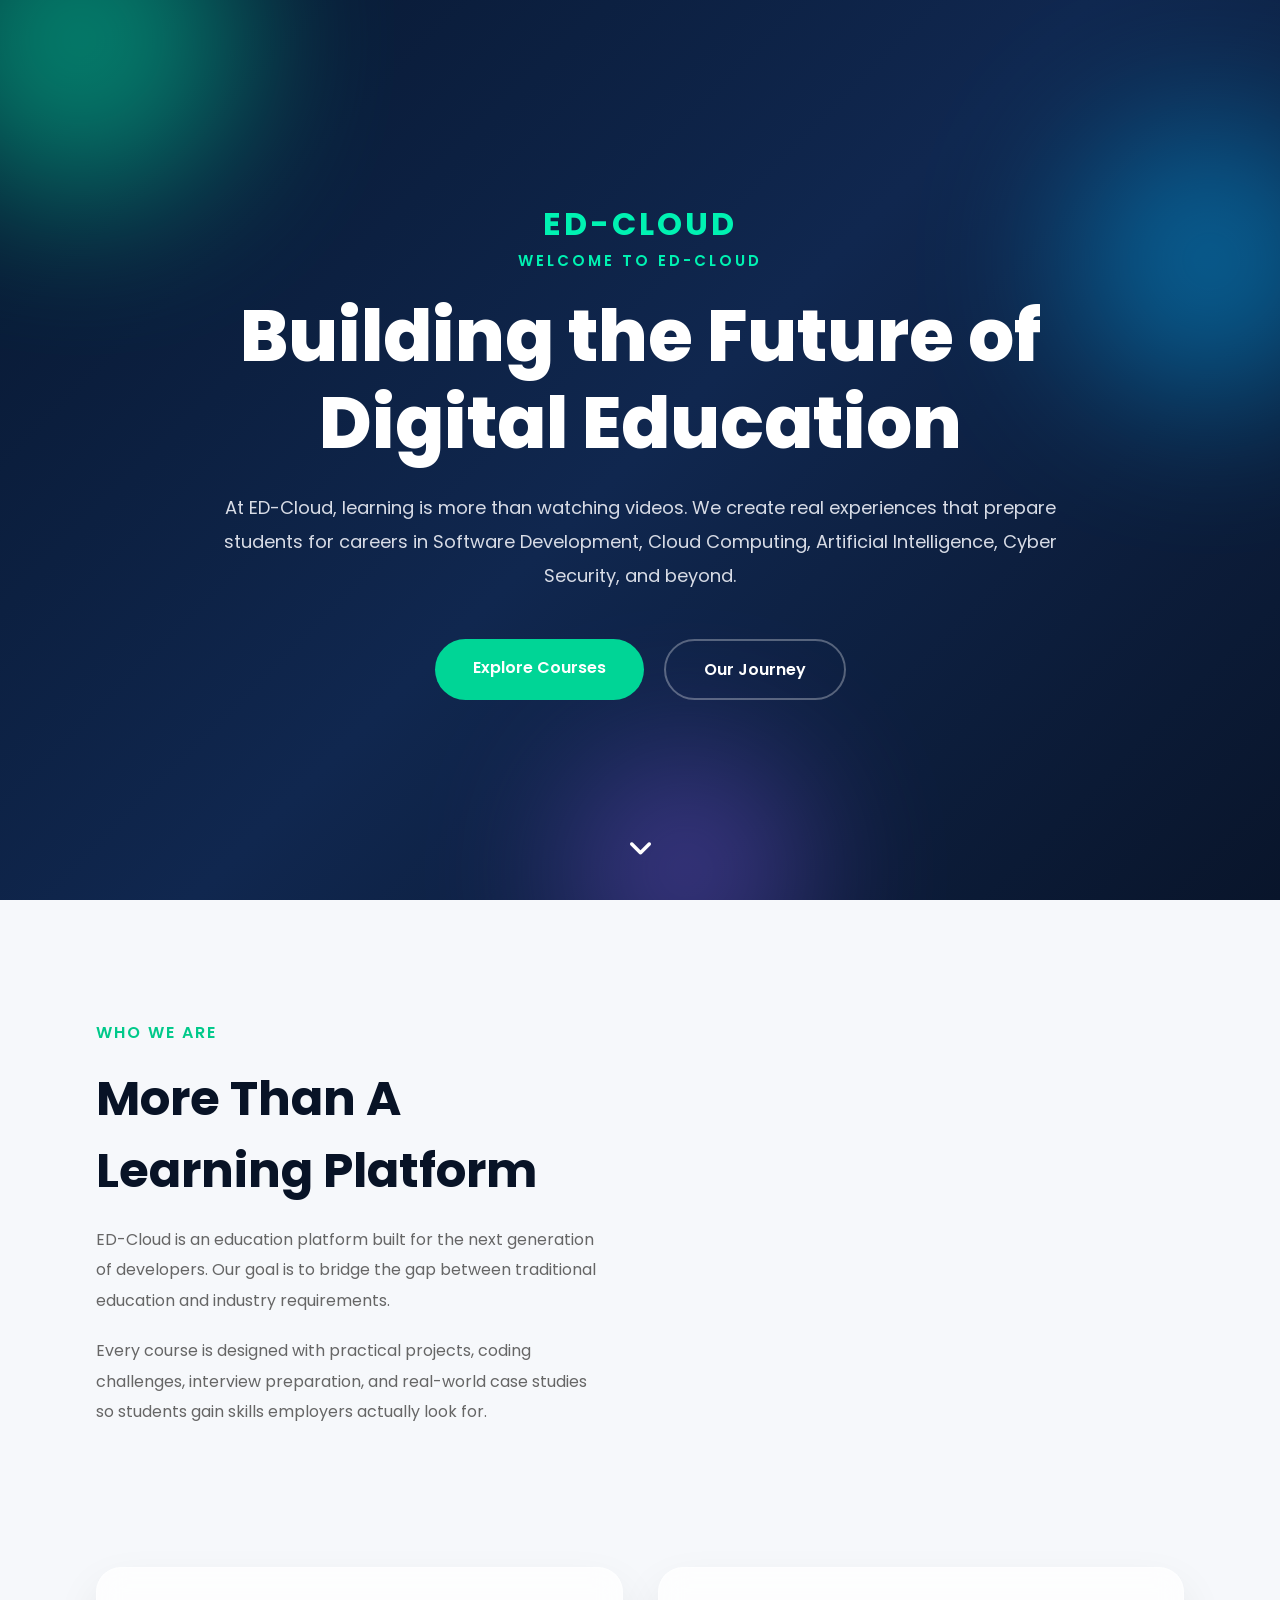
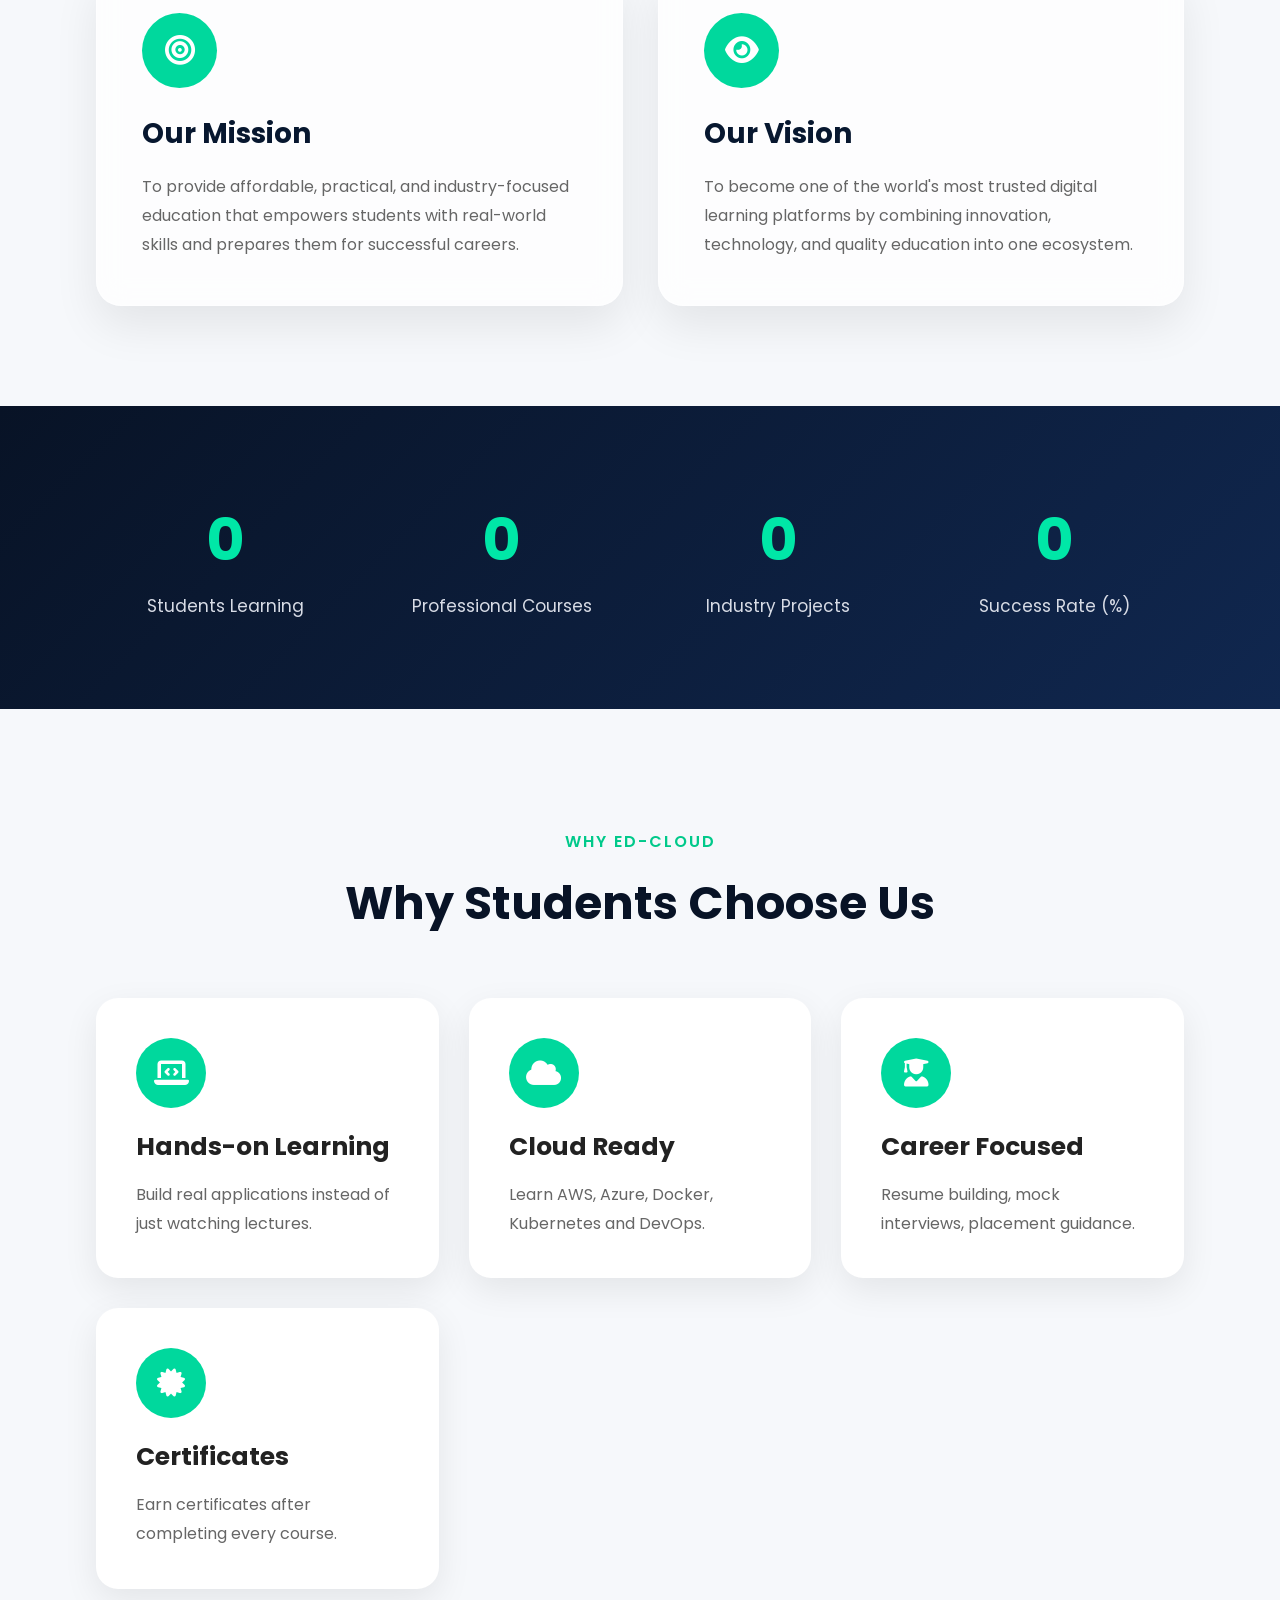
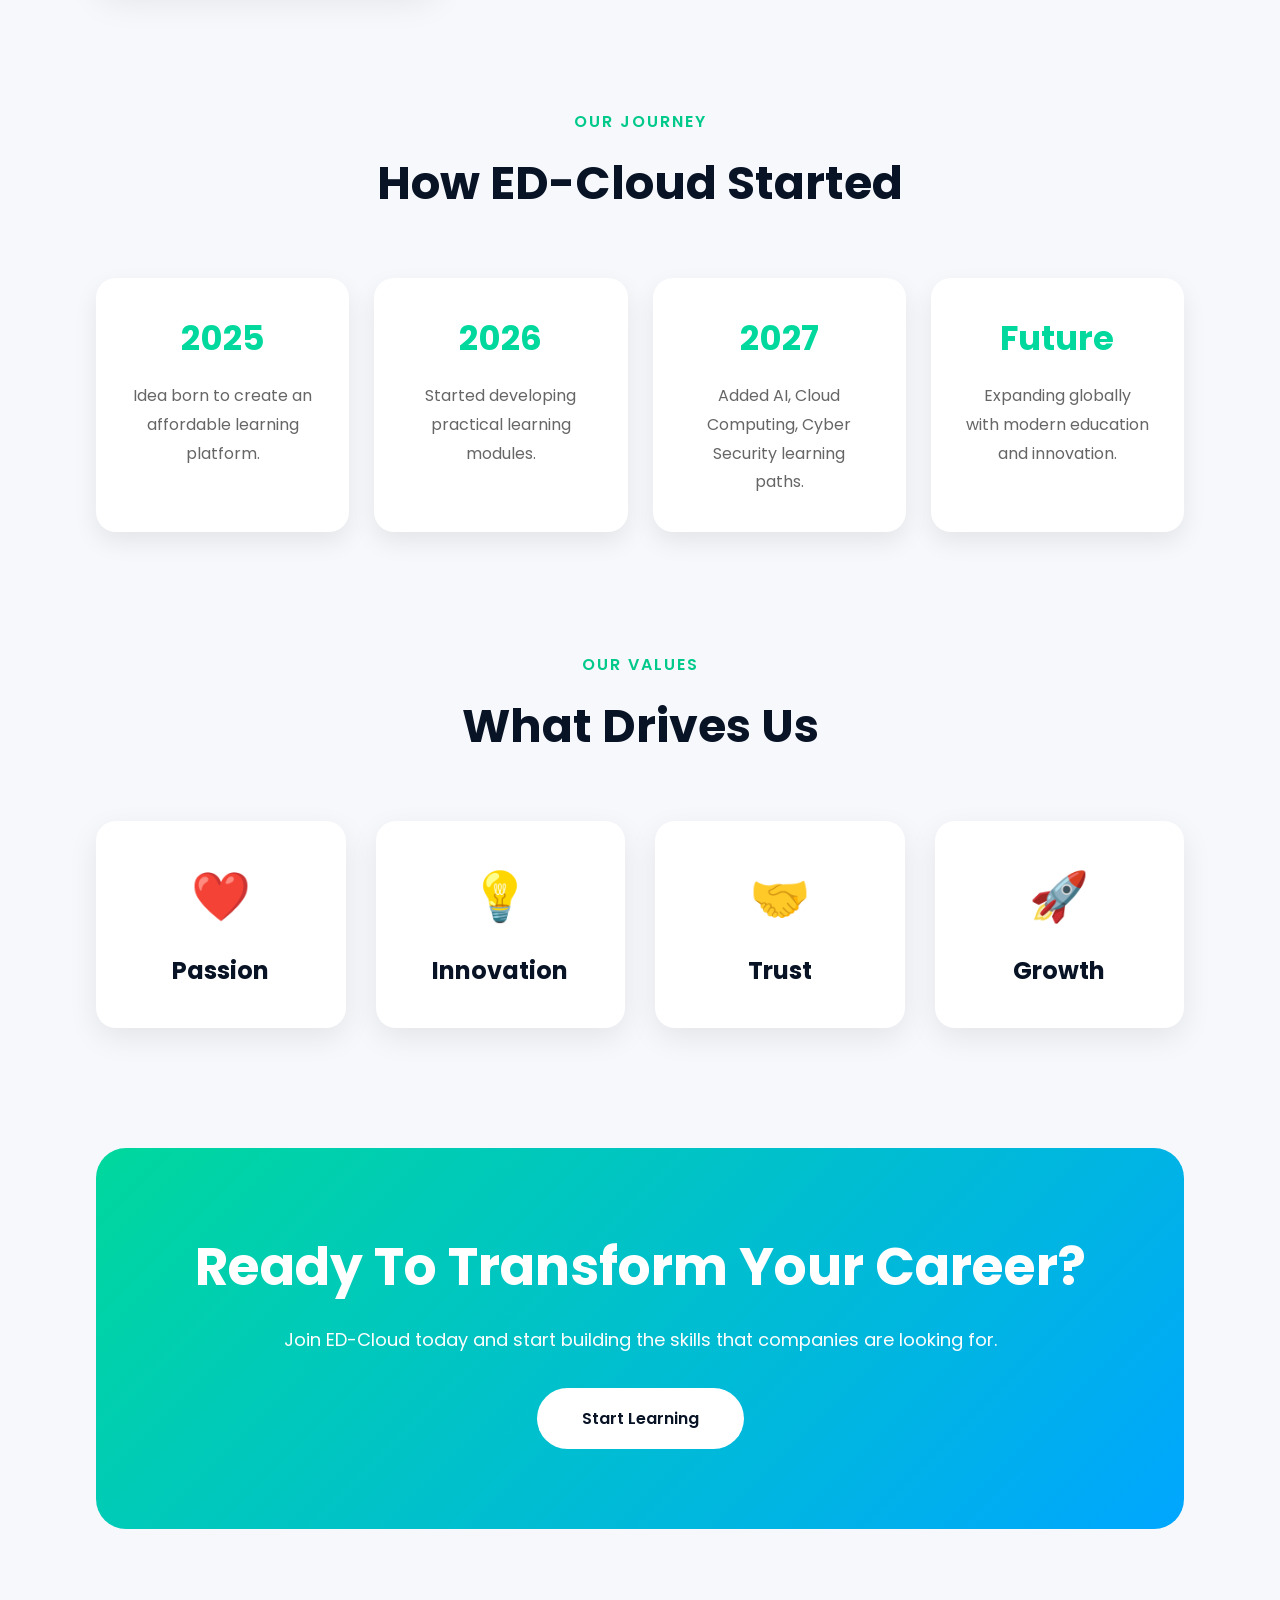
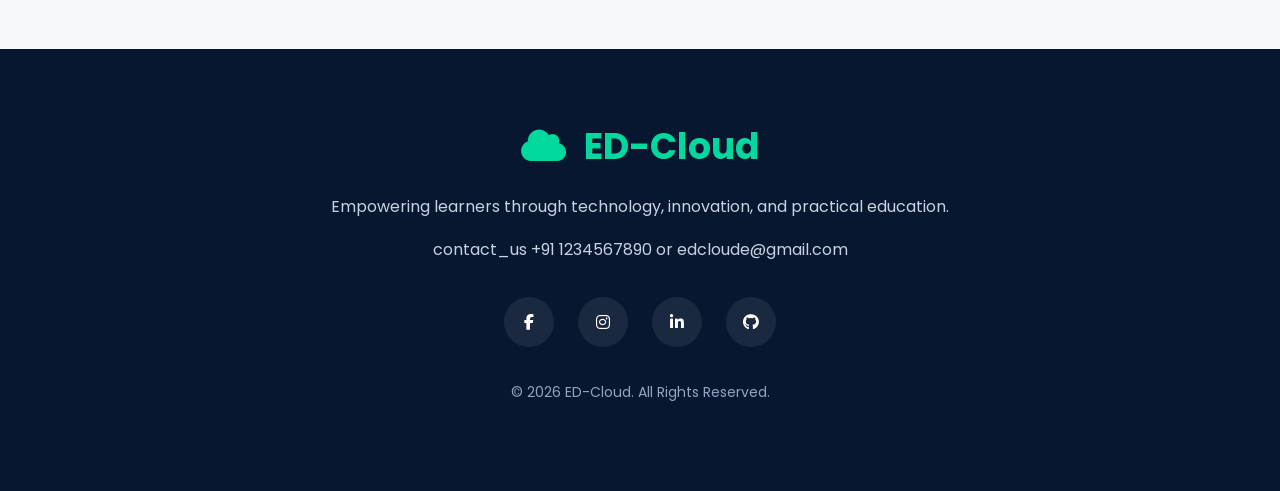
==== about_us.html @ 1f9819a6 "add" ====
<!DOCTYPE html>
<html lang="en">

<head>

    <meta charset="UTF-8">

    <meta name="viewport" content="width=device-width, initial-scale=1.0">

    <title>About Us | ED-Cloud</title>
    <link rel="stylesheet" href="about.css">
    <link rel="preconnect" href="https://fonts.googleapis.com">
    <link rel="preconnect" href="https://fonts.gstatic.com" crossorigin>
    <link href="https://fonts.googleapis.com/css2?family=Poppins:wght@300;400;500;600;700;800&display=swap" rel="stylesheet">
    <link rel="stylesheet"href="https://cdnjs.cloudflare.com/ajax/libs/font-awesome/6.6.0/css/all.min.css">
    <link rel="stylesheet" href="about_us.css">
</head>


<body>
<header>

    <div class="blob blob1"></div>

    <div class="blob blob2"></div>

    <div class="blob blob3"></div>

    <div class="hero">

        <span style="font-size: xx-large;"><b>ED-CLOUD</b></span> <br>
        <span>WELCOME TO ED-CLOUD</span>

        <h1>

            Building the Future of
            Digital Education

        </h1>

        <p>

            At ED-Cloud, learning is more than watching videos.
            We create real experiences that prepare students
            for careers in Software Development, Cloud Computing,
            Artificial Intelligence, Cyber Security, and beyond.

        </p>

        <div class="hero-buttons">

            <a href="#" class="btn1">

                Explore Courses

            </a>

            <a href="#" class="btn2">

                Our Journey

            </a>

        </div>

    </div>

    <div class="scroll">

        <i class="fa-solid fa-angle-down"></i>

    </div>

</header>

<section class="about">


    <div class="about-text">

        <span>WHO WE ARE</span>

        <h2>

            More Than A Learning Platform

        </h2>

        <p>

            ED-Cloud is an education platform built for the next
            generation of developers. Our goal is to bridge the
            gap between traditional education and industry
            requirements.

        </p>

        <p>

            Every course is designed with practical projects,
            coding challenges, interview preparation, and
            real-world case studies so students gain skills
            employers actually look for.

        </p>

    </div>

</section>


<section class="mission">

    <div class="mission-card">

        <i class="fa-solid fa-bullseye"></i>

        <h3>Our Mission</h3>

        <p>

            To provide affordable, practical, and industry-focused
            education that empowers students with real-world skills
            and prepares them for successful careers.

        </p>

    </div>

    <div class="mission-card">

        <i class="fa-solid fa-eye"></i>

        <h3>Our Vision</h3>

        <p>

            To become one of the world's most trusted digital learning
            platforms by combining innovation, technology, and quality
            education into one ecosystem.

        </p>

    </div>

</section>




<section class="stats">

    <div class="stat-box">

        <h2 class="counter" data-target="5000">0</h2>

        <span>Students Learning</span>

    </div>

    <div class="stat-box">

        <h2 class="counter" data-target="120">0</h2>

        <span>Professional Courses</span>

    </div>

    <div class="stat-box">

        <h2 class="counter" data-target="300">0</h2>

        <span>Industry Projects</span>

    </div>

    <div class="stat-box">

        <h2 class="counter" data-target="98">0</h2>

        <span>Success Rate (%)</span>

    </div>

</section>




<section class="why">

    <div class="title">

        <span>WHY ED-CLOUD</span>

        <h2>Why Students Choose Us</h2>

    </div>

    <div class="why-grid">

        <div class="why-card">

            <i class="fa-solid fa-laptop-code"></i>

            <h3>Hands-on Learning</h3>

            <p>

                Build real applications instead of
                just watching lectures.

            </p>

        </div>

        <div class="why-card">

            <i class="fa-solid fa-cloud"></i>

            <h3>Cloud Ready</h3>

            <p>

                Learn AWS, Azure, Docker,
                Kubernetes and DevOps.

            </p>

        </div>

        <div class="why-card">

            <i class="fa-solid fa-user-graduate"></i>

            <h3>Career Focused</h3>

            <p>

                Resume building,
                mock interviews,
                placement guidance.

            </p>

        </div>

        <div class="why-card">

            <i class="fa-solid fa-certificate"></i>

            <h3>Certificates</h3>

            <p>

                Earn certificates after
                completing every course.

            </p>

        </div>

    </div>

</section>




<section class="journey">

    <div class="title">

        <span>OUR JOURNEY</span>

        <h2>How ED-Cloud Started</h2>

    </div>

    <div class="timeline">

        <div class="step">

            <h3>2025</h3>

            <p>

                Idea born to create
                an affordable learning platform.

            </p>

        </div>

        <div class="step">

            <h3>2026</h3>

            <p>

                Started developing
                practical learning modules.

            </p>

        </div>

        <div class="step">

            <h3>2027</h3>

            <p>

                Added AI,
                Cloud Computing,
                Cyber Security
                learning paths.

            </p>

        </div>

        <div class="step">

            <h3>Future</h3>

            <p>

                Expanding globally
                with modern education
                and innovation.

            </p>

        </div>

    </div>

</section>




<section class="values">

    <div class="title">

        <span>OUR VALUES</span>

        <h2>What Drives Us</h2>

    </div>

    <div class="value-grid">

        <div class="value">

            ❤️

            <h3>Passion</h3>

        </div>

        <div class="value">

            💡

            <h3>Innovation</h3>

        </div>

        <div class="value">

            🤝

            <h3>Trust</h3>

        </div>

        <div class="value">

            🚀

            <h3>Growth</h3>

        </div>

    </div>

</section>




<section class="cta">

    <h2>

        Ready To Transform Your Career?

    </h2>

    <p>

        Join ED-Cloud today and start building
        the skills that companies are looking for.

    </p>

    <a href="#" class="join-btn">

        Start Learning

    </a>

</section>




<footer>

    <div class="footer-logo">

        <i class="fa-solid fa-cloud"></i>

        ED-Cloud

    </div>

    <p>

        Empowering learners through technology,
        innovation, and practical education.

    </p>
    <p>
        contact_us +91 1234567890 or edcloude@gmail.com
    </p>

    <div class="social">

        <i class="fab fa-facebook-f"></i>

        <i class="fab fa-instagram"></i>

        <i class="fab fa-linkedin-in"></i>

        <i class="fab fa-github"></i>

    </div>

    <p class="copy">

        © 2026 ED-Cloud. All Rights Reserved.

    </p>

</footer>

</body>

</html>
---- about_us.css ----
*{
    margin:0;
    padding:0;
    box-sizing:border-box;
    font-family:"Poppins",sans-serif;
}

html{
    scroll-behavior:smooth;
}

body{
    background:#f6f8fb;
    overflow-x:hidden;
    color:#222;
}

header{
    position:relative;
    height:100vh;
    background:linear-gradient(135deg,#07172f,#10274f,#09152b);
    display:flex;
    justify-content:center;
    align-items:center;
    text-align:center;
    overflow:hidden;
}



.blob{
    position:absolute;
    border-radius:50%;
    filter:blur(80px);
    opacity:.45;
    animation:float 10s infinite ease-in-out;
}

.blob1{
    width:320px;
    height:320px;
    background:#00ffb3;
    top:-120px;
    left:-80px;
}

.blob2{
    width:280px;
    height:280px;
    background:#00b4ff;
    right:-70px;
    top:120px;
}

.blob3{
    width:220px;
    height:220px;
    background:#8b5cf6;
    bottom:-80px;
    left:45%;
}

@keyframes float{

    50%{
        transform:translateY(30px);
    }

}



.hero{
    width:850px;
    max-width:90%;
    position:relative;
    z-index:2;
}

.hero span{
    color:#00f2b2;
    font-size:15px;
    letter-spacing:3px;
    font-weight:600;
}

.hero h1{
    margin-top:20px;
    font-size:72px;
    color:white;
    line-height:1.2;
    font-weight:800;
}

.hero p{
    margin-top:25px;
    color:#d8dce6;
    line-height:1.9;
    font-size:18px;
}



.hero-buttons{
    margin-top:45px;
    display:flex;
    justify-content:center;
    gap:20px;
}

.btn1,
.btn2{

    padding:16px 38px;
    border-radius:50px;
    text-decoration:none;
    font-weight:600;
    transition:.35s;

}

.btn1{

    background:#00d596;
    color:white;
}

.btn2{

    border:2px solid rgba(255,255,255,.3);
    color:white;
}

.btn1:hover{

    transform:translateY(-5px);
    box-shadow:0 20px 40px rgba(0,255,170,.35);

}

.btn2:hover{

    background:white;
    color:#07172f;

}



.scroll{

    position:absolute;
    bottom:30px;
    color:white;
    font-size:28px;
    animation:updown 2s infinite;

}

@keyframes updown{

    50%{

        transform:translateY(10px);

    }

}



.about{

    width:85%;
    margin:120px auto;
    display:grid;
    grid-template-columns:1fr 1fr;
    gap:70px;
    align-items:center;

}

.about-image img{

    width:100%;
    border-radius:25px;
    box-shadow:0 25px 50px rgba(0,0,0,.15);

}

.about-text span{

    color:#00c98a;
    font-weight:600;
    letter-spacing:2px;

}

.about-text h2{

    margin:18px 0;
    font-size:48px;
    color:#081326;

}

.about-text p{

    color:#666;
    line-height:1.9;
    margin-bottom:20px;

}


.mission{
    width:85%;
    margin:100px auto;
    display:grid;
    grid-template-columns:repeat(2,1fr);
    gap:35px;
}

.mission-card{
    background:rgba(255,255,255,.75);
    backdrop-filter:blur(15px);
    padding:45px;
    border-radius:25px;
    box-shadow:0 20px 45px rgba(0,0,0,.08);
    transition:.4s;
    border:1px solid rgba(255,255,255,.5);
}

.mission-card:hover{
    transform:translateY(-12px);
    box-shadow:0 25px 55px rgba(0,230,170,.18);
}

.mission-card i{
    width:75px;
    height:75px;
    background:#00d89d;
    color:white;
    border-radius:50%;
    display:flex;
    justify-content:center;
    align-items:center;
    font-size:30px;
    margin-bottom:25px;
}

.mission-card h3{
    font-size:28px;
    margin-bottom:18px;
    color:#07172f;
}

.mission-card p{
    color:#666;
    line-height:1.8;
}



.stats{
    background:linear-gradient(135deg,#081326,#10274f);
    color:white;
    width:100%;
    padding:90px 8%;
    display:grid;
    grid-template-columns:repeat(4,1fr);
    gap:30px;
}

.stat-box{
    text-align:center;
}

.stat-box h2{
    font-size:58px;
    color:#00e7a7;
    margin-bottom:10px;
}

.stat-box span{
    color:#d8dce6;
    font-size:17px;
}



.why{
    width:85%;
    margin:120px auto;
}

.title{
    text-align:center;
    margin-bottom:60px;
}

.title span{
    color:#00c98a;
    letter-spacing:2px;
    font-weight:600;
}

.title h2{
    margin-top:15px;
    font-size:46px;
    color:#081326;
}

.why-grid{
    display:grid;
    grid-template-columns:repeat(auto-fit,minmax(260px,1fr));
    gap:30px;
}

.why-card{
    background:white;
    border-radius:22px;
    padding:40px;
    box-shadow:0 12px 35px rgba(0,0,0,.08);
    transition:.35s;
}

.why-card:hover{
    transform:translateY(-10px);
}

.why-card i{
    width:70px;
    height:70px;
    background:#00d89d;
    color:white;
    border-radius:50%;
    display:flex;
    justify-content:center;
    align-items:center;
    font-size:28px;
    margin-bottom:20px;
}

.why-card h3{
    margin-bottom:15px;
    font-size:25px;
}

.why-card p{
    color:#666;
    line-height:1.8;
}



.journey{
    width:85%;
    margin:120px auto;
}

.timeline{
    margin-top:60px;
    display:grid;
    grid-template-columns:repeat(4,1fr);
    gap:25px;
}

.step{
    background:white;
    border-radius:20px;
    padding:35px;
    text-align:center;
    position:relative;
    box-shadow:0 10px 25px rgba(0,0,0,.08);
    transition:.35s;
}

.step:hover{
    transform:translateY(-10px);
}

.step h3{
    color:#00d89d;
    font-size:34px;
    margin-bottom:18px;
}

.step p{
    color:#666;
    line-height:1.8;
}



.values{
    width:85%;
    margin:120px auto;
}

.value-grid{
    margin-top:50px;
    display:grid;
    grid-template-columns:repeat(4,1fr);
    gap:30px;
}

.value{
    background:white;
    border-radius:20px;
    padding:40px;
    text-align:center;
    font-size:48px;
    transition:.35s;
    box-shadow:0 10px 30px rgba(0,0,0,.08);
}

.value:hover{
    transform:scale(1.05);
}

.value h3{
    margin-top:20px;
    color:#081326;
    font-size:24px;
}



.cta{
    margin:120px auto;
    width:85%;
    padding:80px;
    border-radius:30px;
    text-align:center;
    background:linear-gradient(135deg,#00d89d,#00a6ff);
    color:white;
}

.cta h2{
    font-size:52px;
    margin-bottom:20px;
}

.cta p{
    font-size:18px;
    margin-bottom:35px;
}

.join-btn{
    display:inline-block;
    padding:18px 45px;
    border-radius:50px;
    background:white;
    color:#081326;
    text-decoration:none;
    font-weight:600;
    transition:.35s;
}

.join-btn:hover{
    transform:translateY(-6px);
}



footer{
    background:#07172f;
    color:white;
    text-align:center;
    padding:70px 20px;
}

.footer-logo{
    font-size:36px;
    font-weight:700;
    color:#00d89d;
    margin-bottom:20px;
}

.footer-logo i{
    margin-right:10px;
}

footer p{
    color:#c8d1e2;
    margin:18px 0;
}

.social{
    margin:35px 0;
}

.social i{
    width:50px;
    height:50px;
    line-height:50px;
    border-radius:50%;
    background:rgba(255,255,255,.08);
    margin:0 10px;
    transition:.35s;
    cursor:pointer;
}

.social i:hover{
    background:#00d89d;
    transform:translateY(-6px);
}

.copy{
    font-size:14px;
    color:#93a4c2;
}



@media(max-width:992px){

.hero h1{
    font-size:52px;
}

.about,
.mission{
    grid-template-columns:1fr;
}

.stats{
    grid-template-columns:repeat(2,1fr);
}

.timeline{
    grid-template-columns:repeat(2,1fr);
}

.value-grid{
    grid-template-columns:repeat(2,1fr);
}

.cta{
    padding:60px 30px;
}

.cta h2{
    font-size:40px;
}

}

@media(max-width:768px){
.hero h1{
    font-size:42px;
}

.hero-buttons{
    flex-direction:column;
    align-items:center;
}

.stats{
    grid-template-columns:1fr;
}

.timeline{
    grid-template-columns:1fr;
}

.value-grid{
    grid-template-columns:1fr;
}

.title h2{
    font-size:36px;
}

.cta h2{
    font-size:32px;
}

}
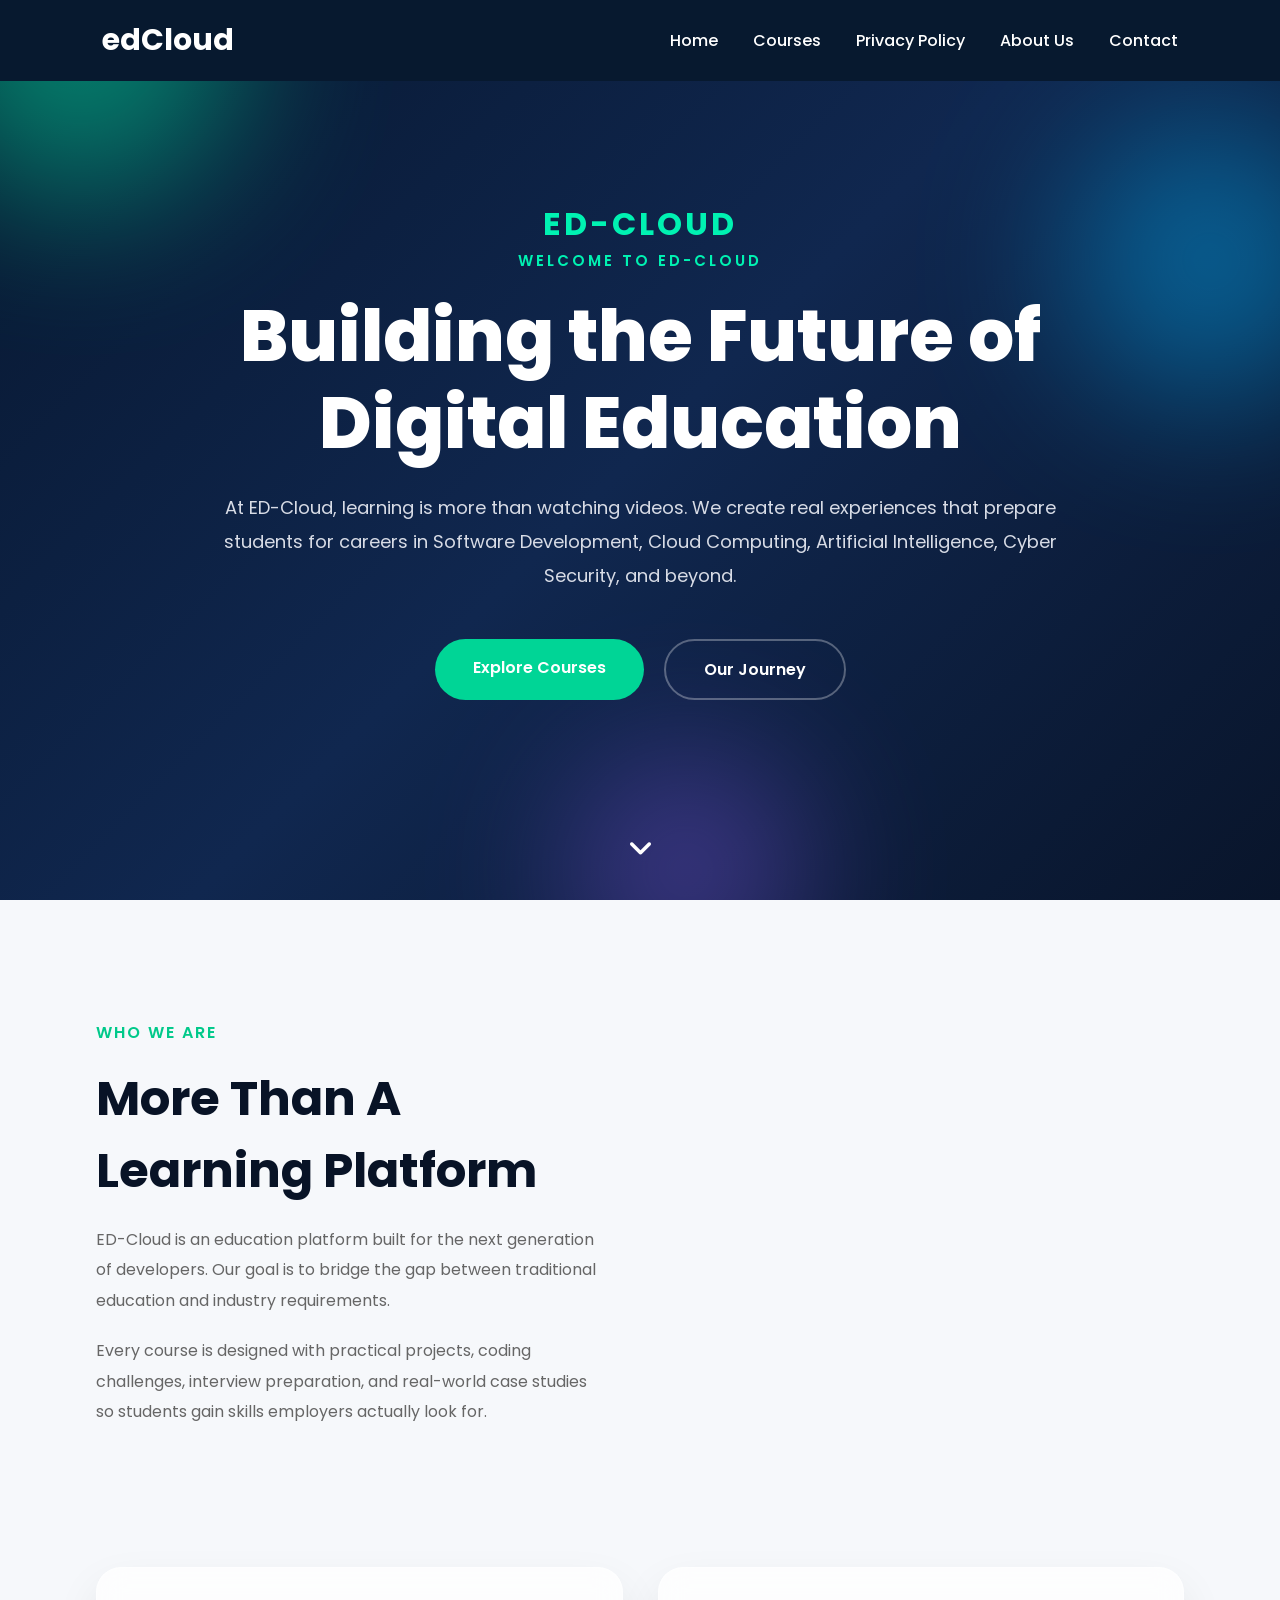
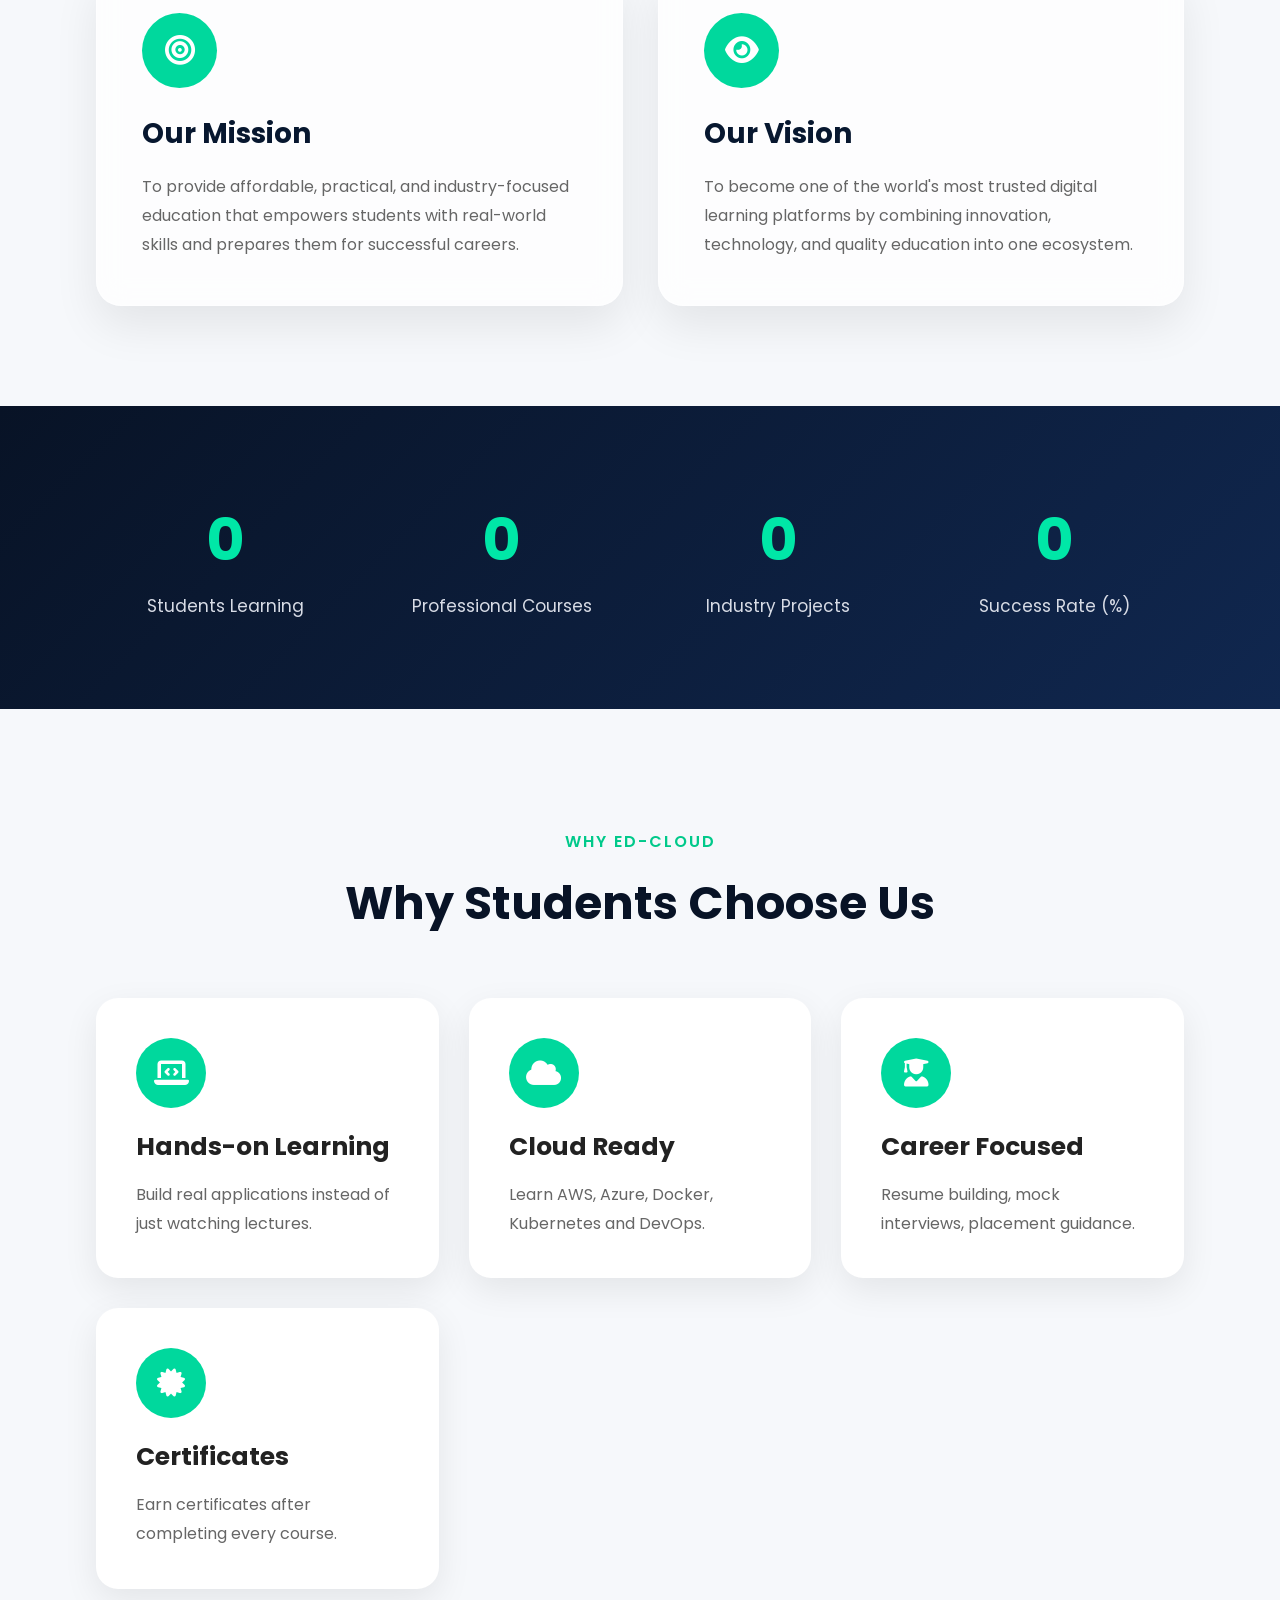
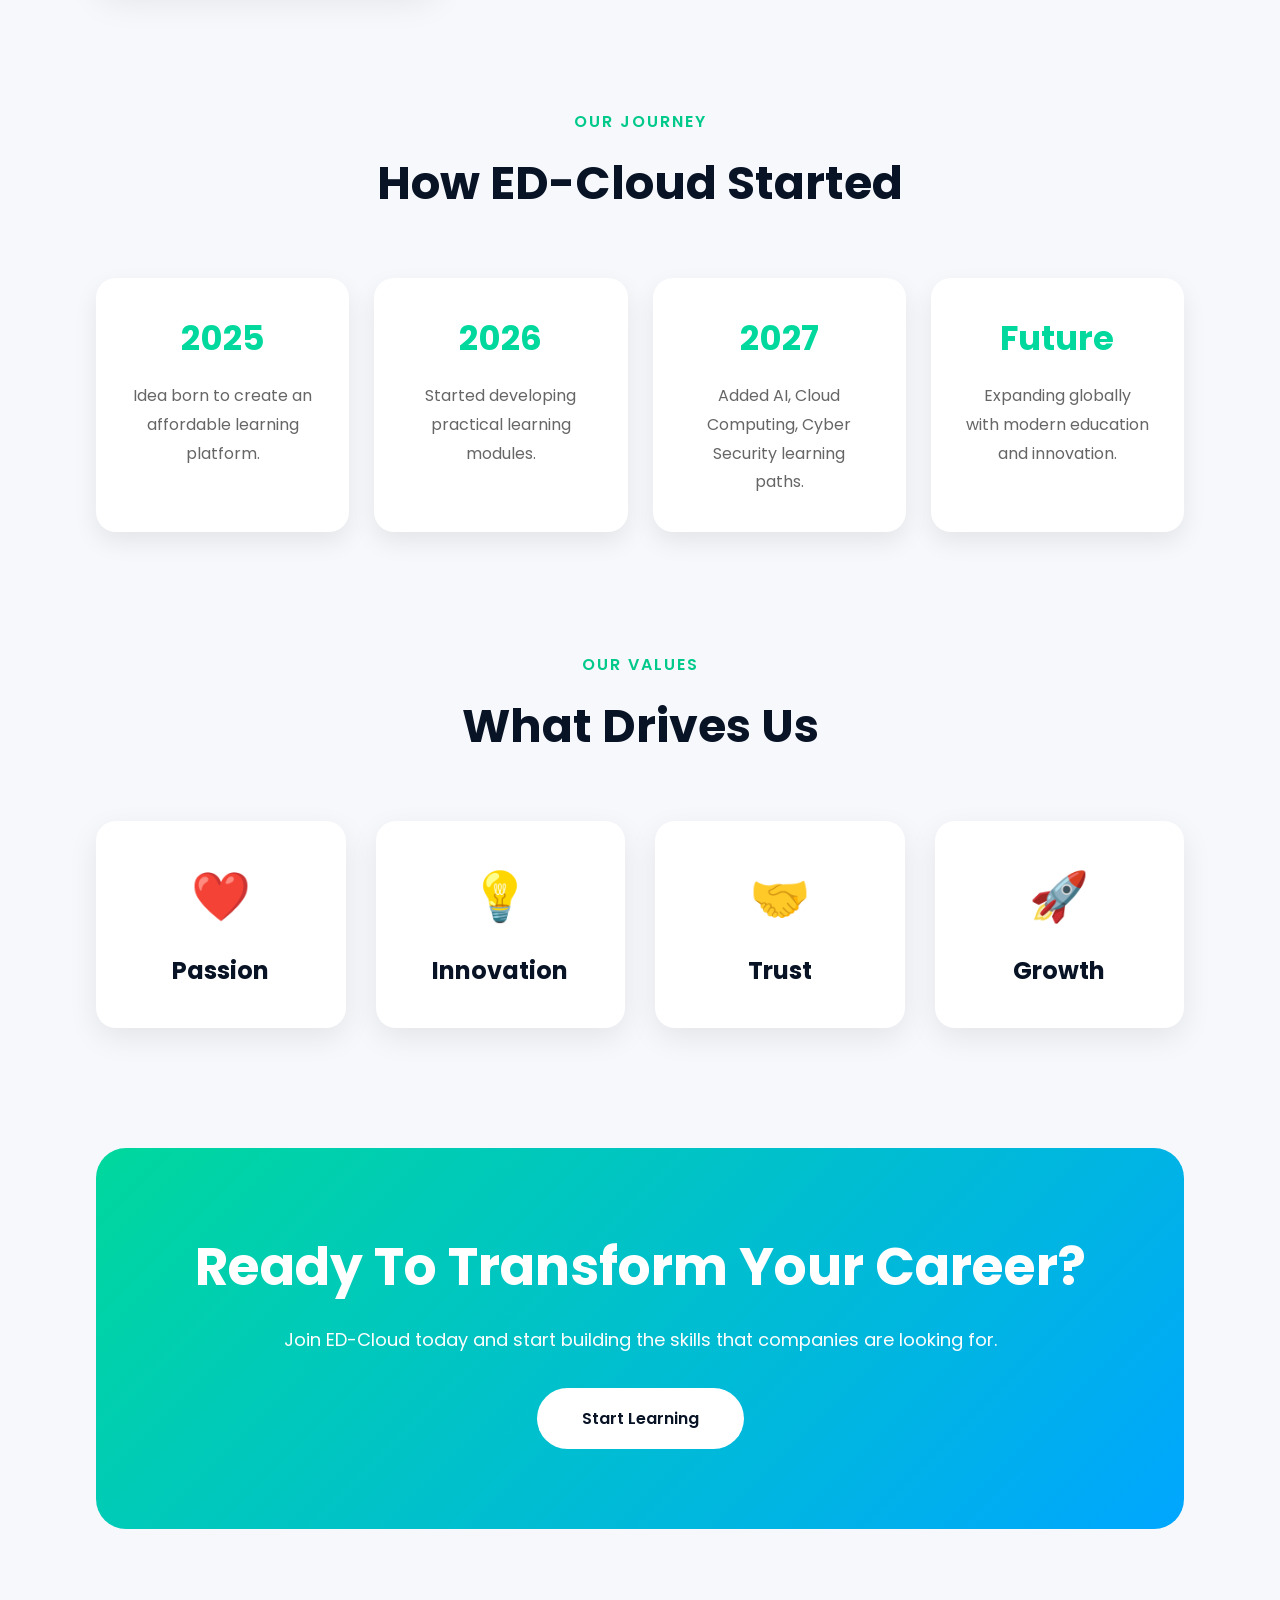
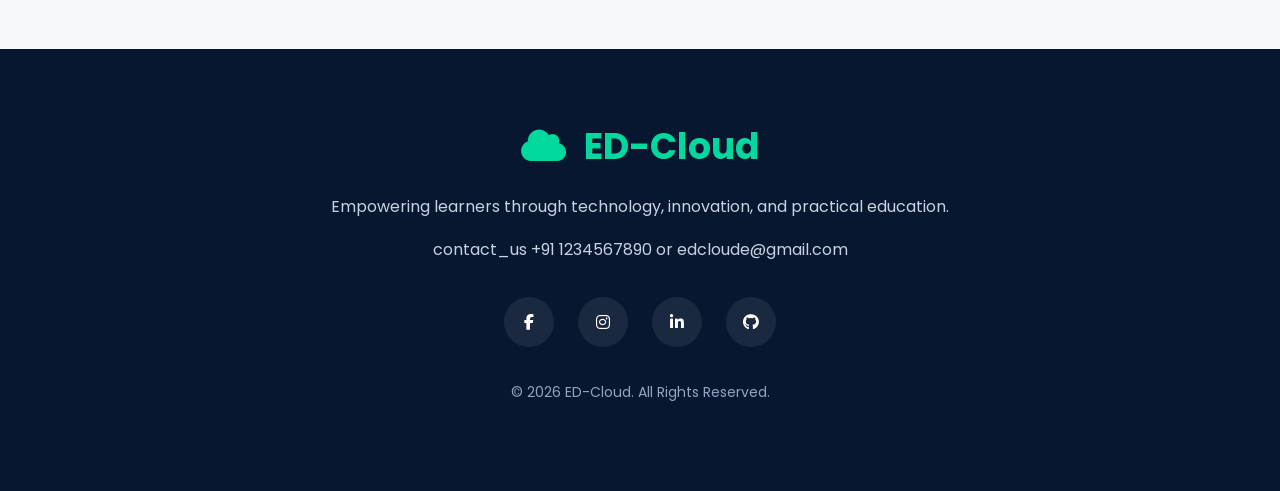
==== commit d257386c: "aboutUsAdd" ====
--- a/about_us.html
+++ b/about_us.html
@@ -18,6 +18,25 @@
 
 
 <body>
+
+    <!-- Changing from here -->
+    
+<nav>
+    <div class="logo">
+        edCloud
+    </div>
+
+    <ul>
+        <li><a href="#">Home</a></li>
+        <li><a href="#">Courses</a></li>
+        <li><a href="#">Privacy Policy</a></li>
+        <li><a href="#">About Us</a></li>
+        <li><a href="#">Contact</a></li>
+    </ul>
+</nav>
+
+
+    <!-- Till Here!! -->
 <header>
 
     <div class="blob blob1"></div>
--- a/about_us.css
+++ b/about_us.css
@@ -14,6 +14,75 @@
     overflow-x:hidden;
     color:#222;
 }
+
+/* changing from here */
+
+
+/* NAVBAR */
+
+nav{
+    position:fixed;
+    top:0;
+    left:0;
+    width:100%;
+    background:#07192f;
+    display:flex;
+    justify-content:space-between;
+    align-items:center;
+    padding:18px 8%;
+    z-index:1000;
+}
+
+.logo{
+    color:#fff;
+    font-size:30px;
+    font-weight:700;
+}
+
+nav ul{
+    display:flex;
+    list-style:none;
+    gap:35px;
+}
+
+nav ul li a{
+    text-decoration:none;
+    color:#fff;
+    font-weight:500;
+    transition:.3s;
+}
+
+nav ul li a:hover{
+    color:#1ed760;
+}
+
+/* Responsiveness*/
+
+
+@media(max-width:900px){
+
+nav{
+    padding:18px 5%;
+}
+
+nav ul{
+    gap:18px;
+}
+
+@media(max-width:600px){
+
+nav{
+    flex-direction:column;
+    gap:15px;
+}
+
+nav ul{
+    flex-wrap:wrap;
+    justify-content:center;
+}
+}
+}
+/* till Here */
 
 header{
     position:relative;
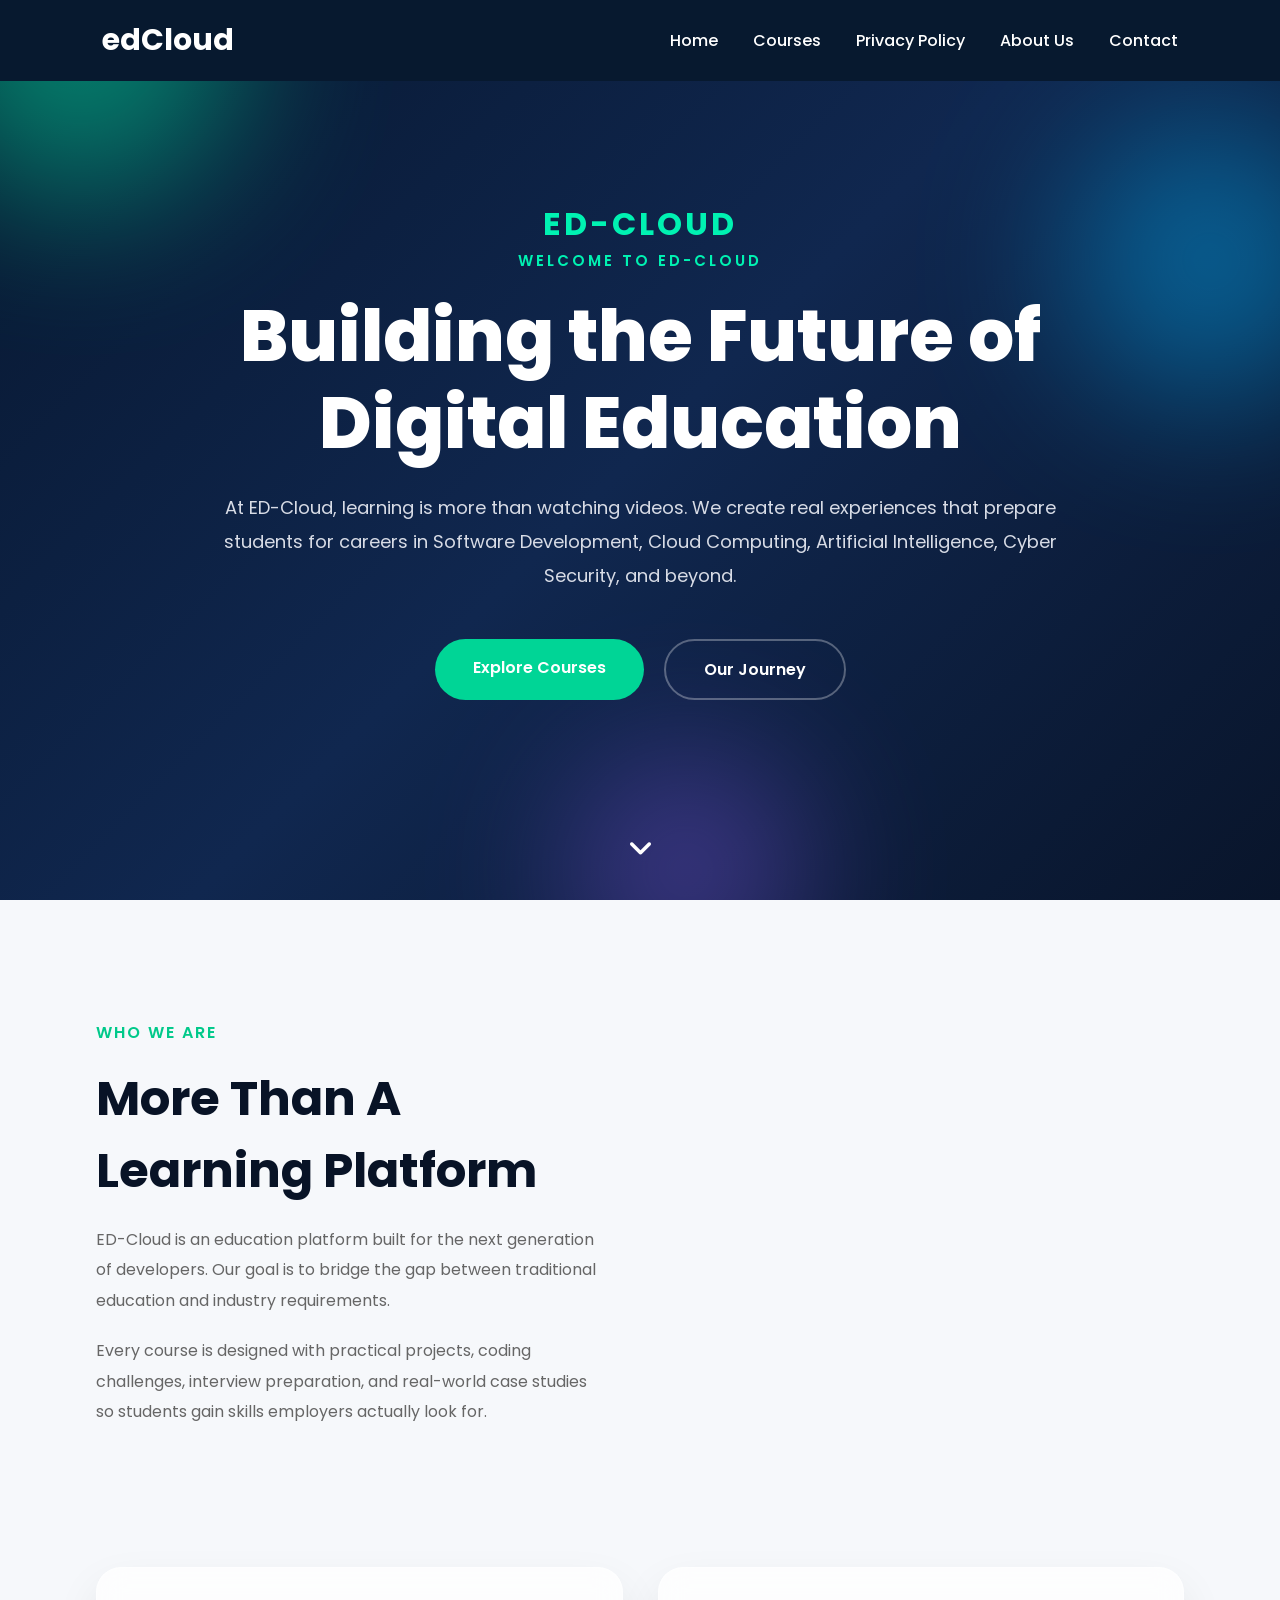
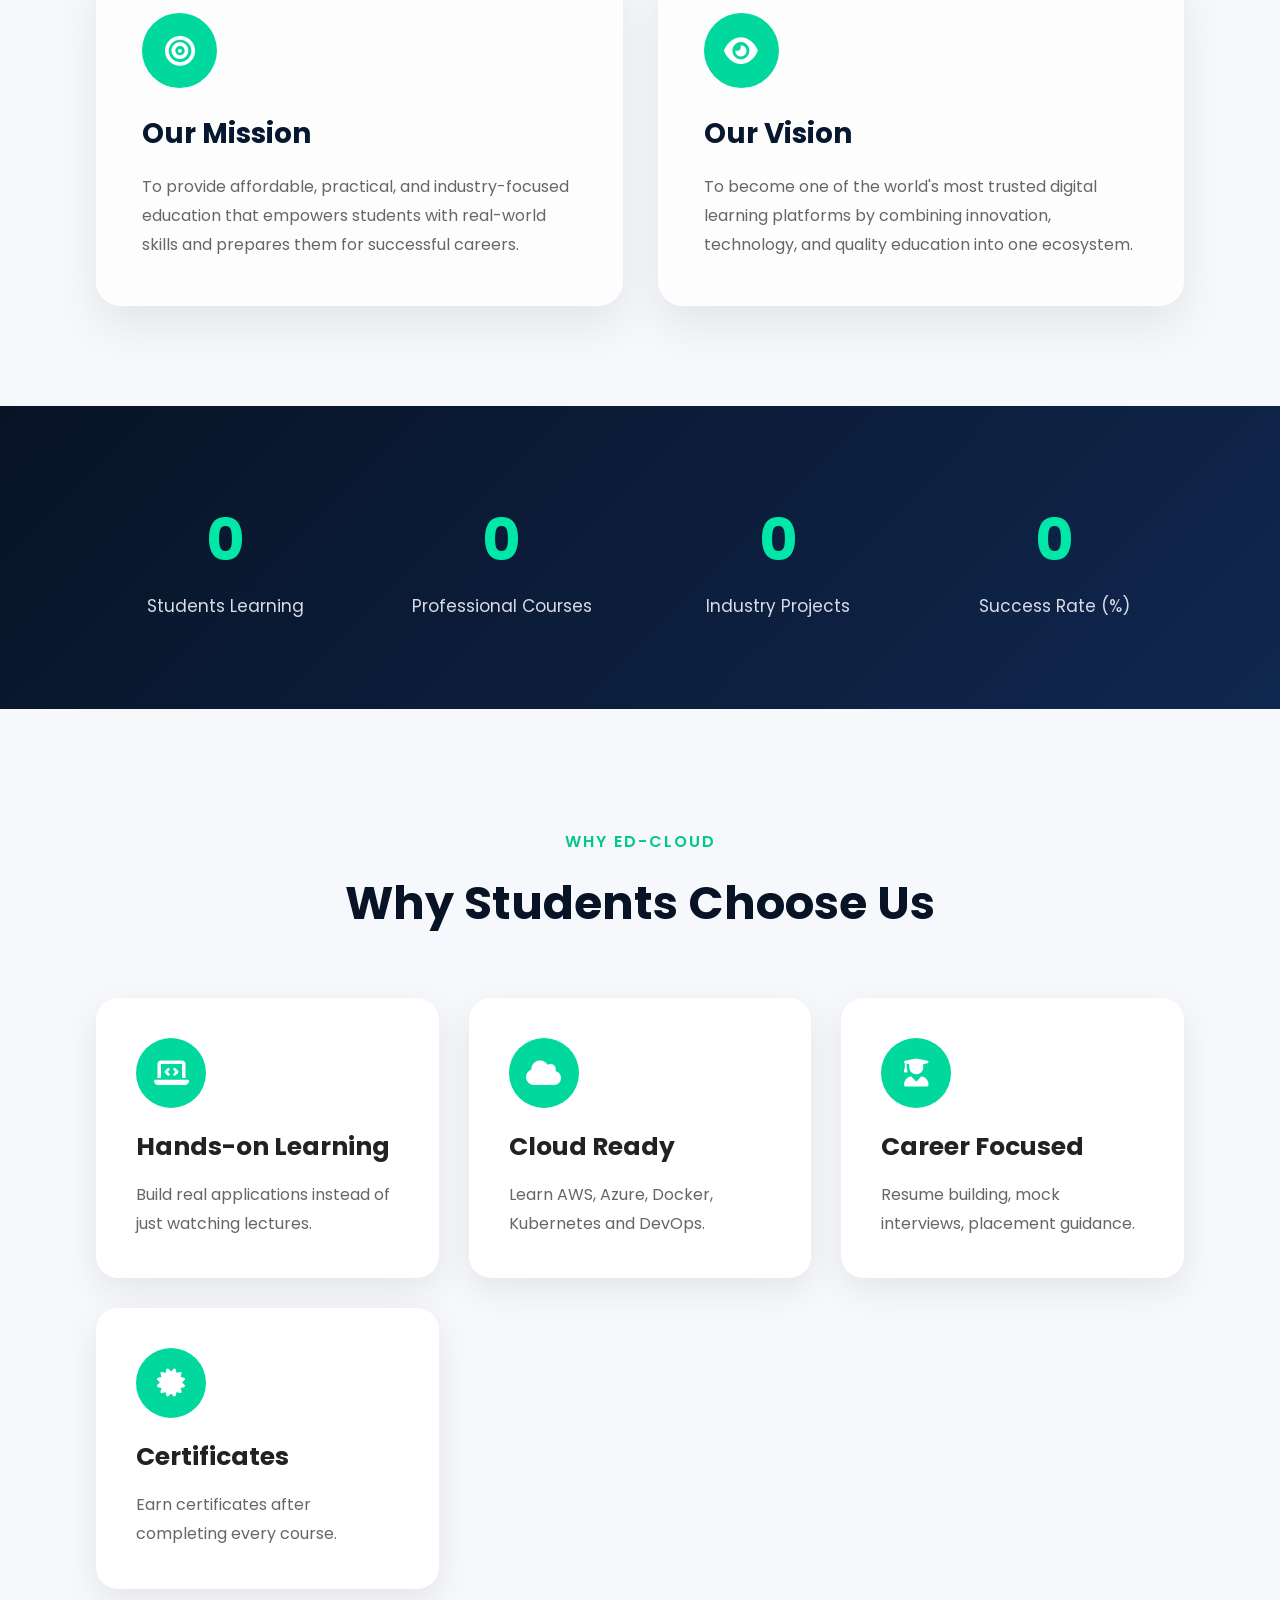
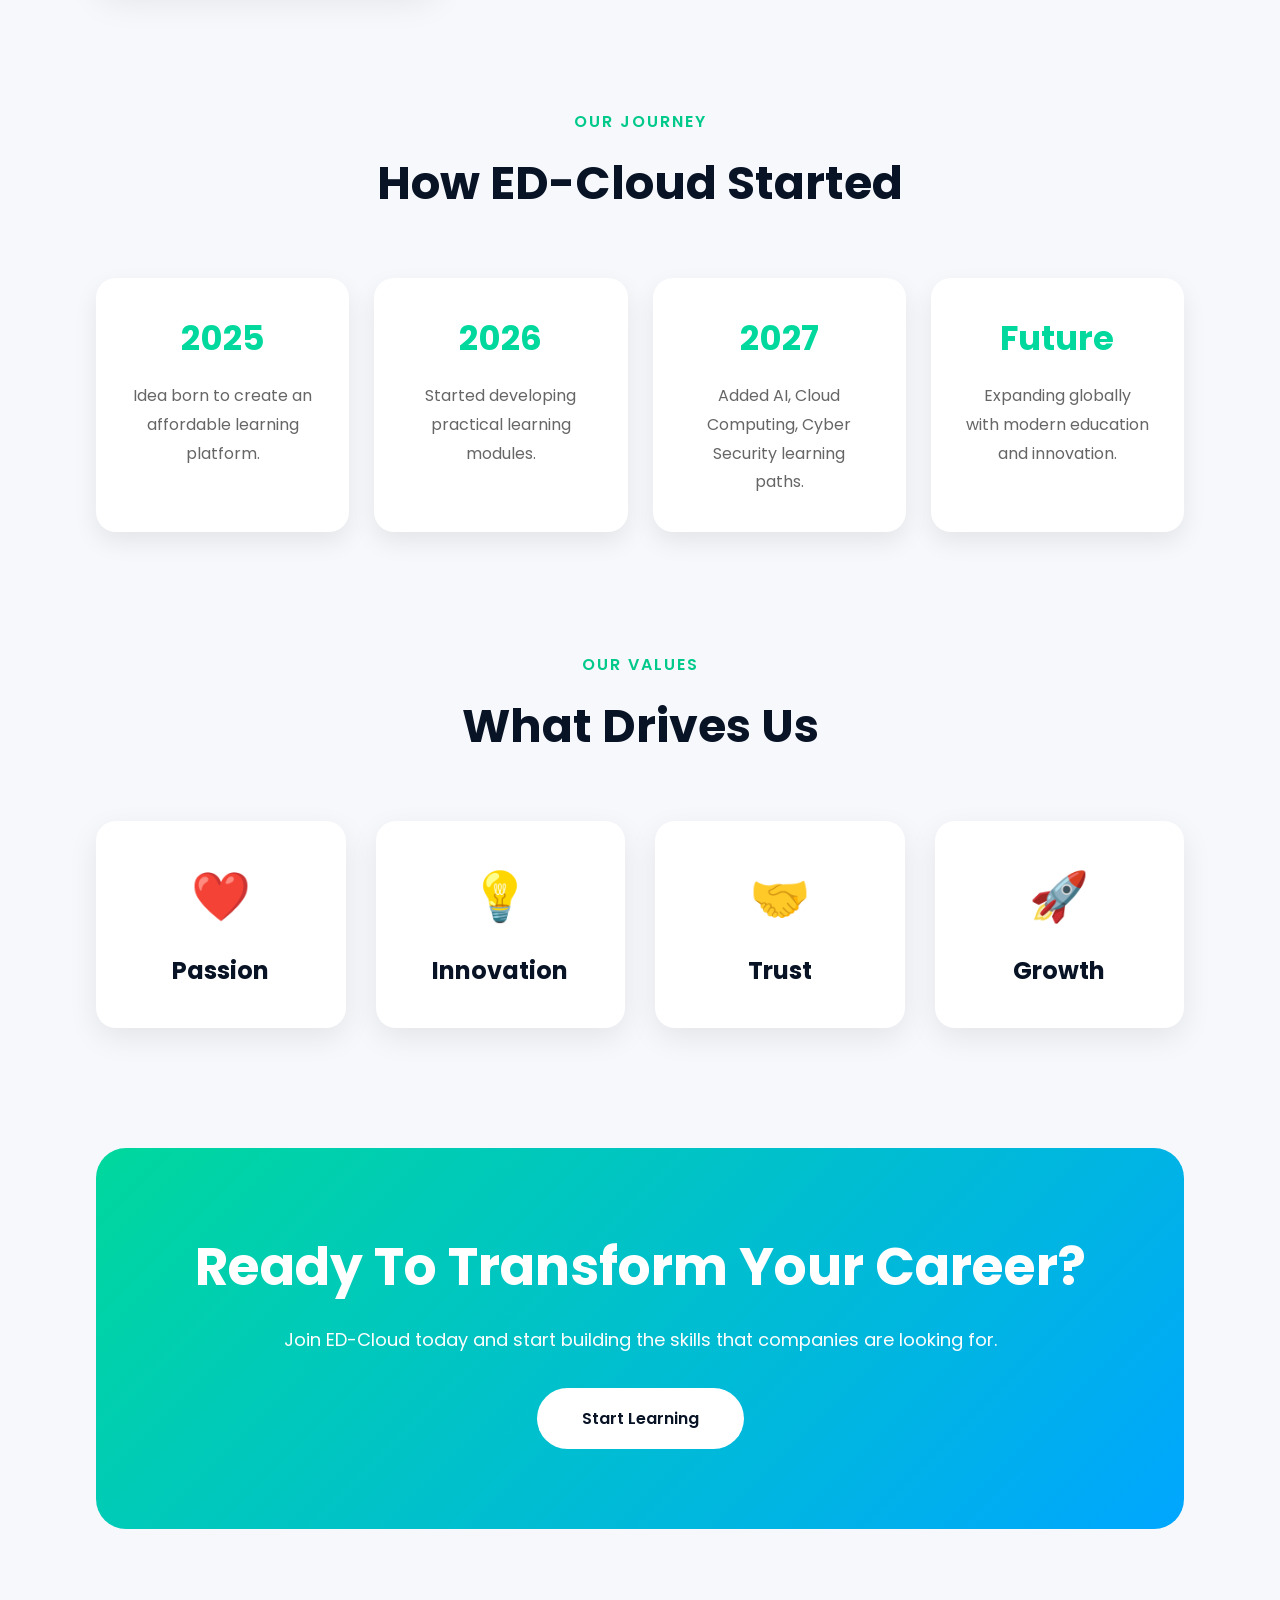
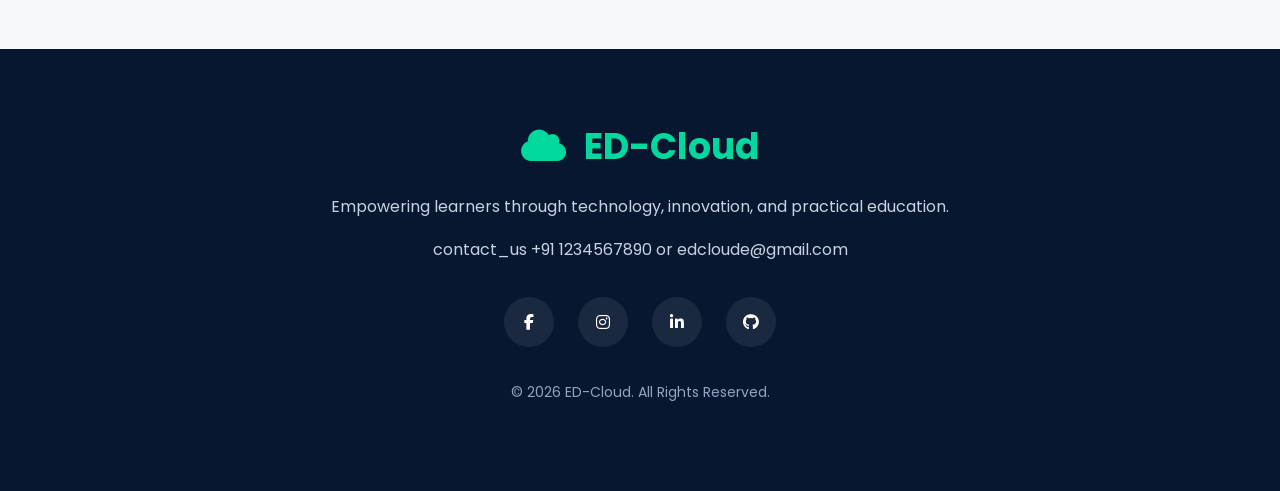
==== commit 812015ab: "mycomint" ====
--- a/about_us.html
+++ b/about_us.html
@@ -27,10 +27,10 @@
     </div>
 
     <ul>
-        <li><a href="#">Home</a></li>
-        <li><a href="#">Courses</a></li>
-        <li><a href="#">Privacy Policy</a></li>
-        <li><a href="#">About Us</a></li>
+        <li><a href="/mainy.html">Home</a></li>
+        <li><a href="/courses.html">Courses</a></li>
+        <li><a href="/Privecypolicy.html">Privacy Policy</a></li>
+        <li><a href="/about_us.html">About Us</a></li>
         <li><a href="#">Contact</a></li>
     </ul>
 </nav>
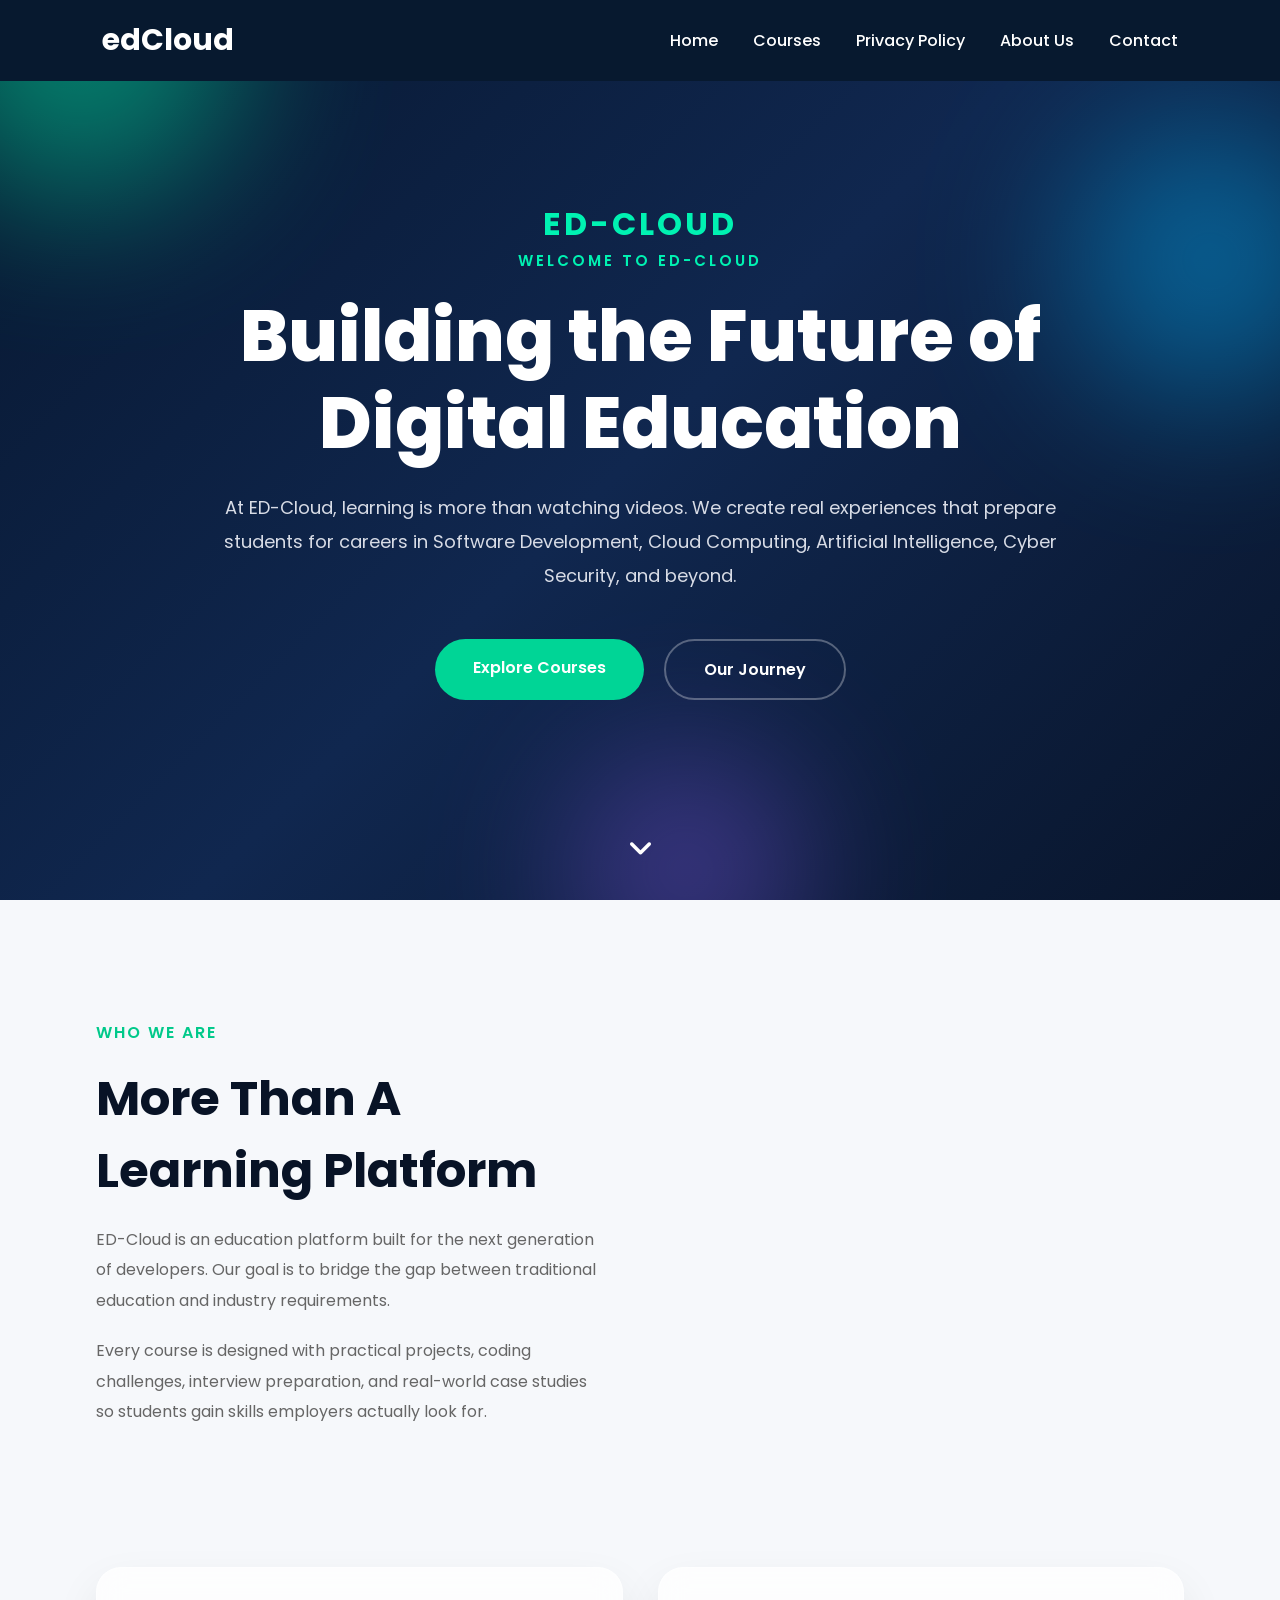
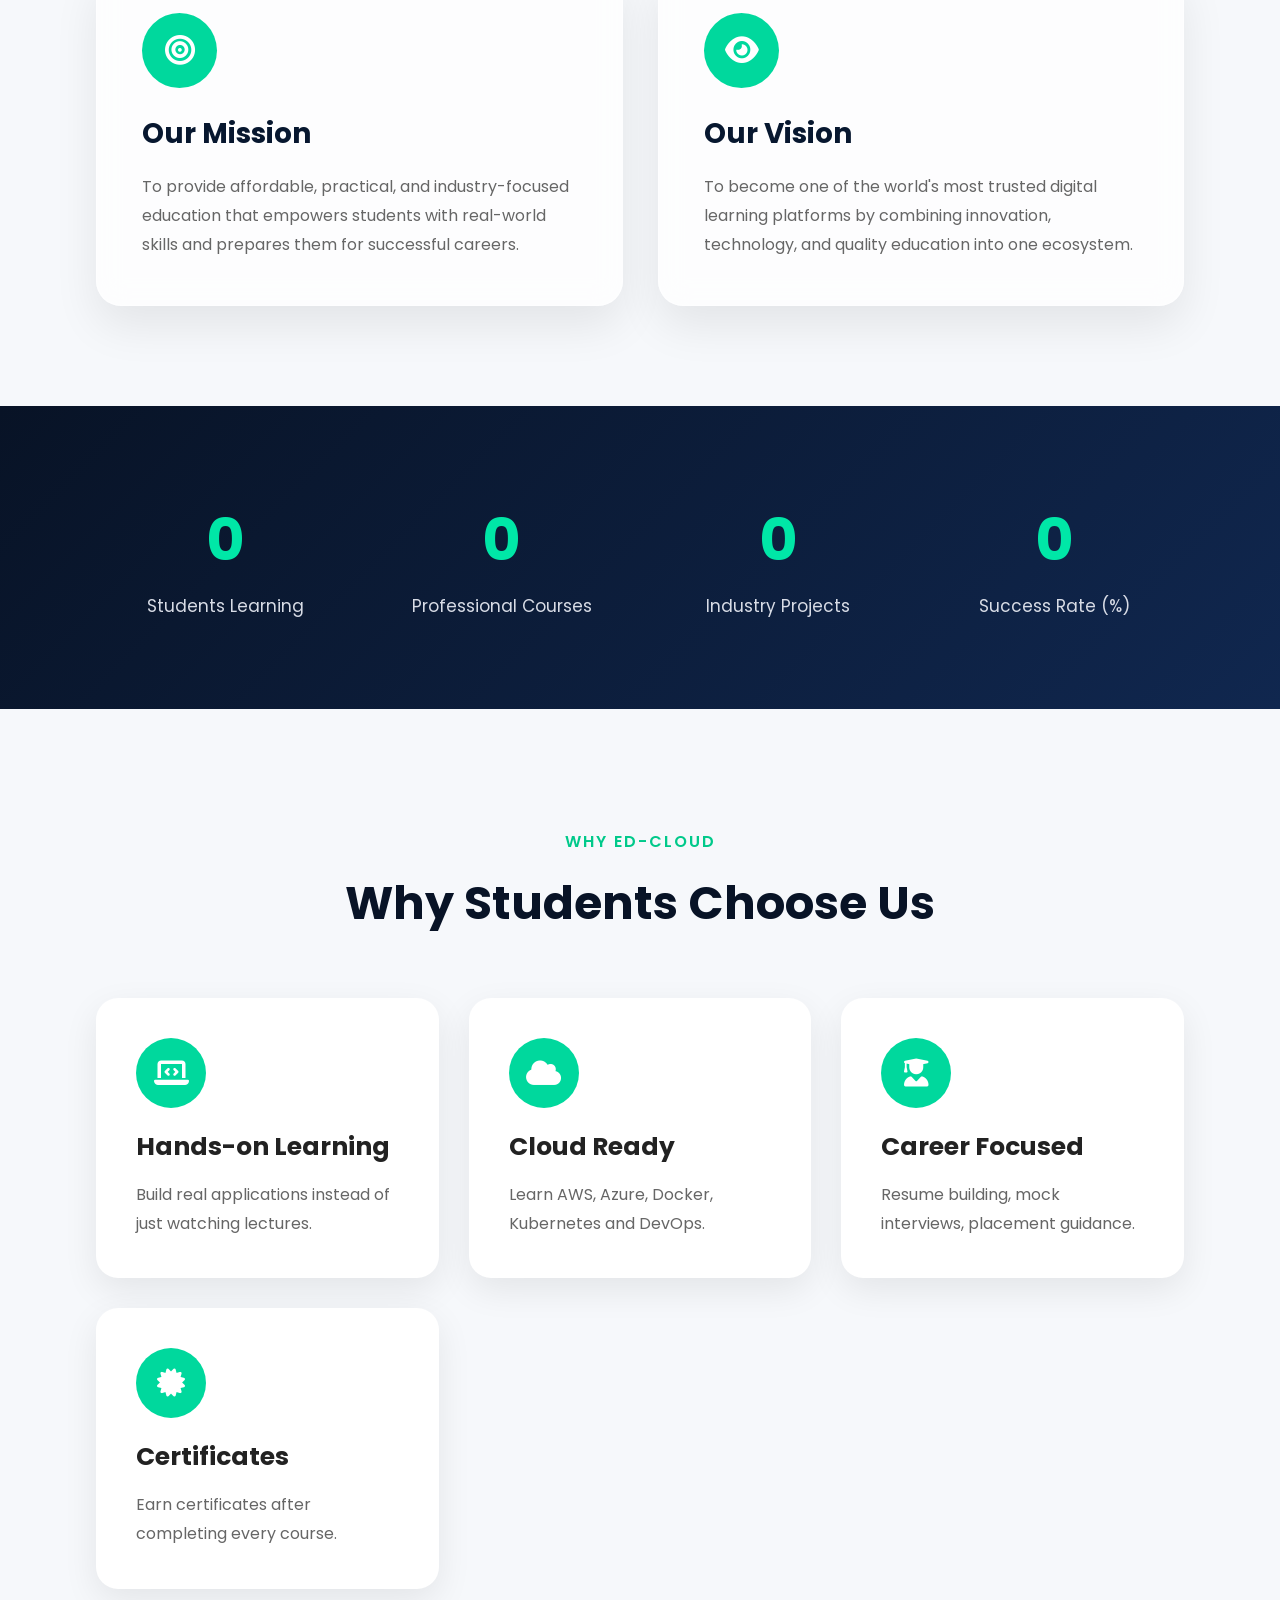
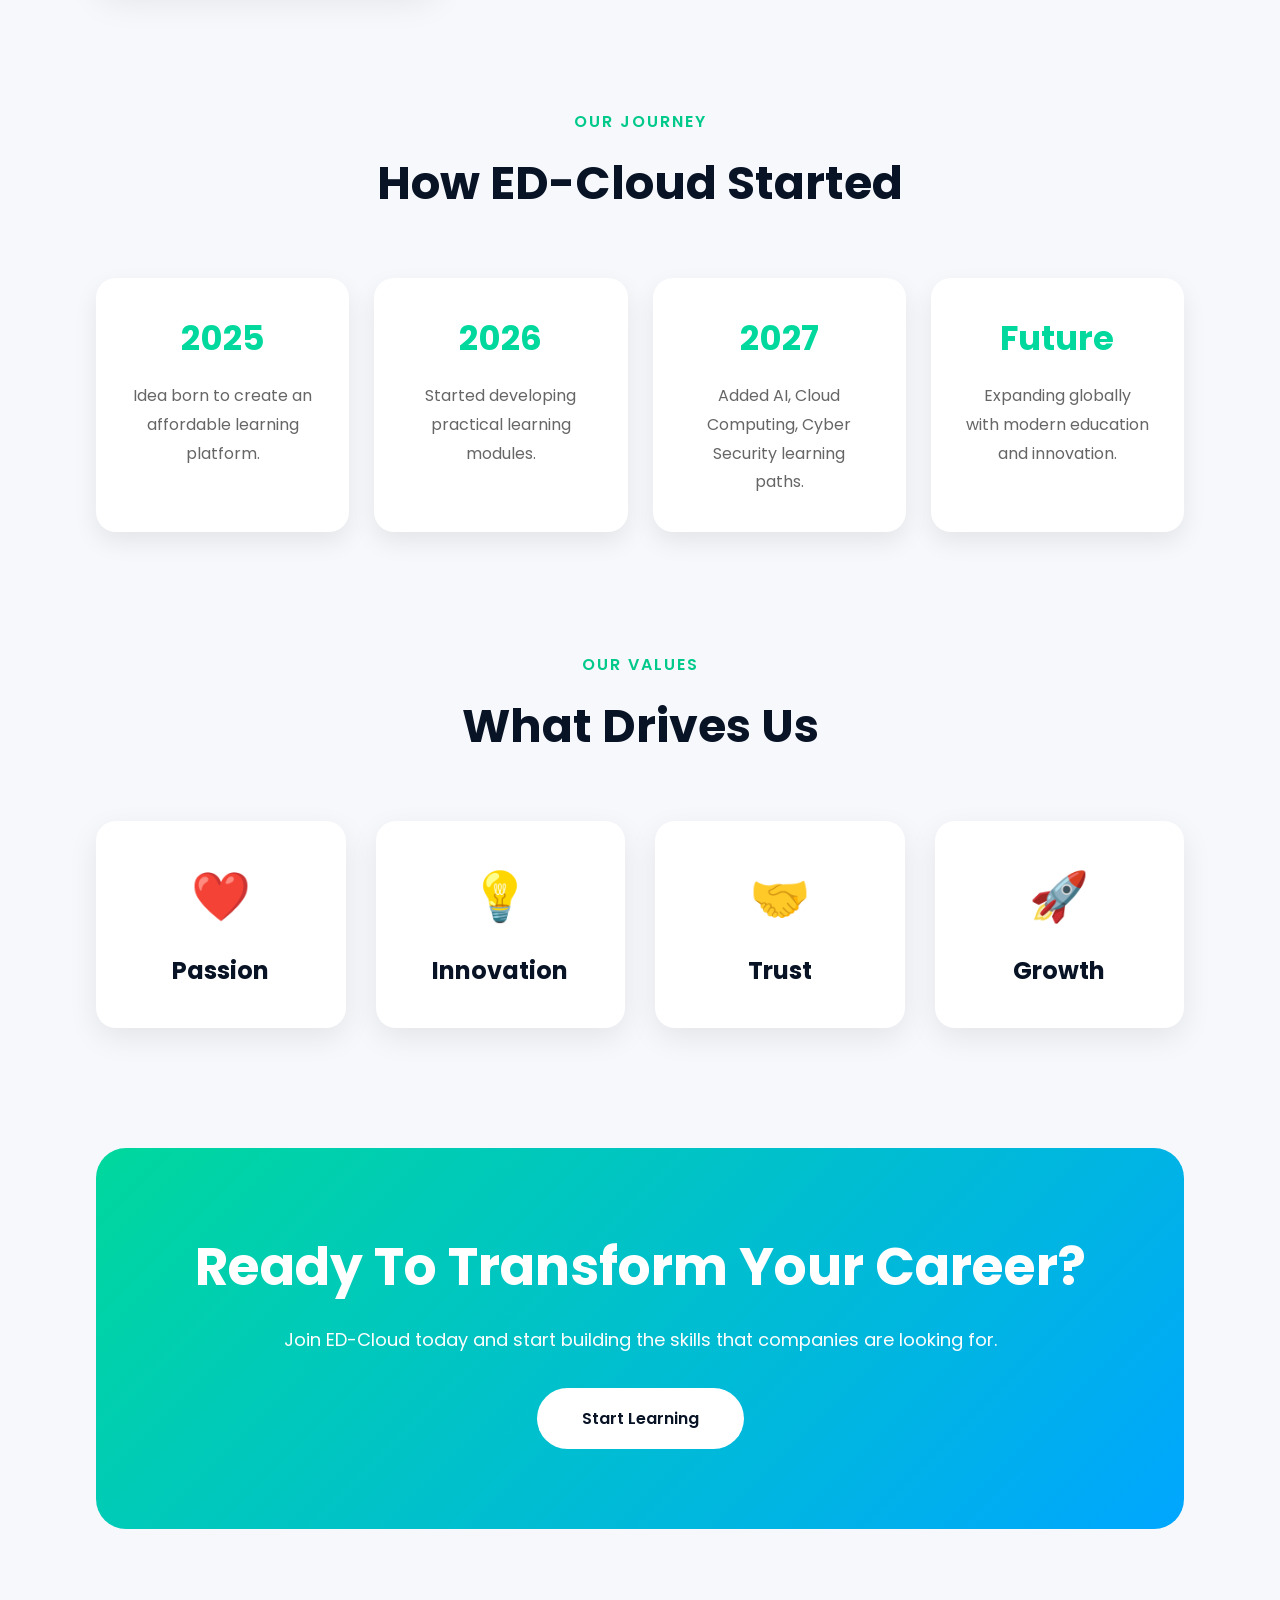
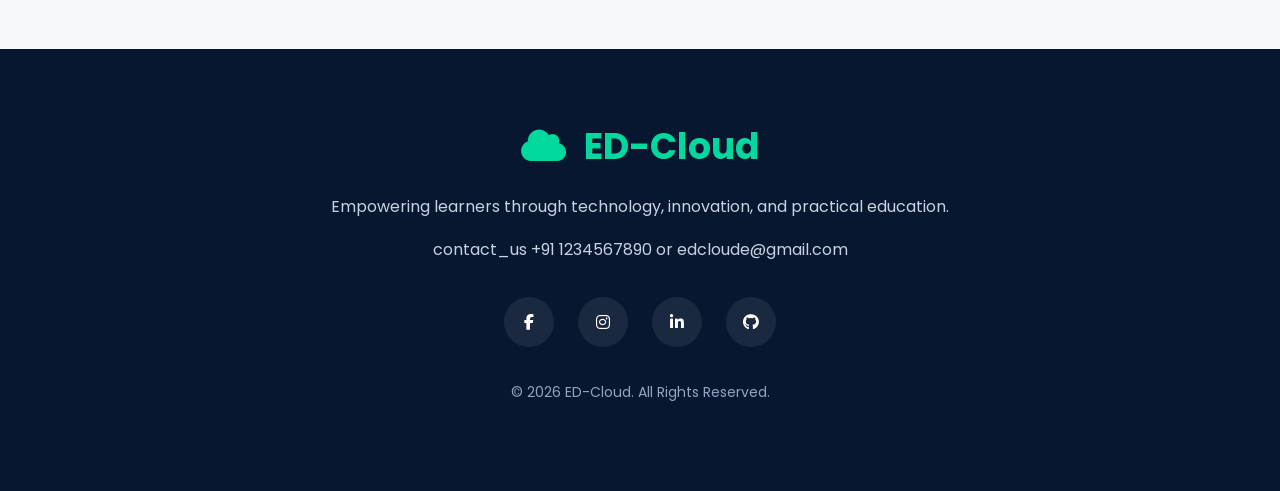
==== commit 66dabca9: "Update about_us.html" ====
--- a/about_us.html
+++ b/about_us.html
@@ -27,7 +27,7 @@
     </div>
 
     <ul>
-        <li><a href="/mainy.html">Home</a></li>
+        <li><a href="/ind.html">Home</a></li>
         <li><a href="/courses.html">Courses</a></li>
         <li><a href="/Privecypolicy.html">Privacy Policy</a></li>
         <li><a href="/about_us.html">About Us</a></li>
@@ -479,4 +479,4 @@
 
 </body>
 
-</html>+</html>
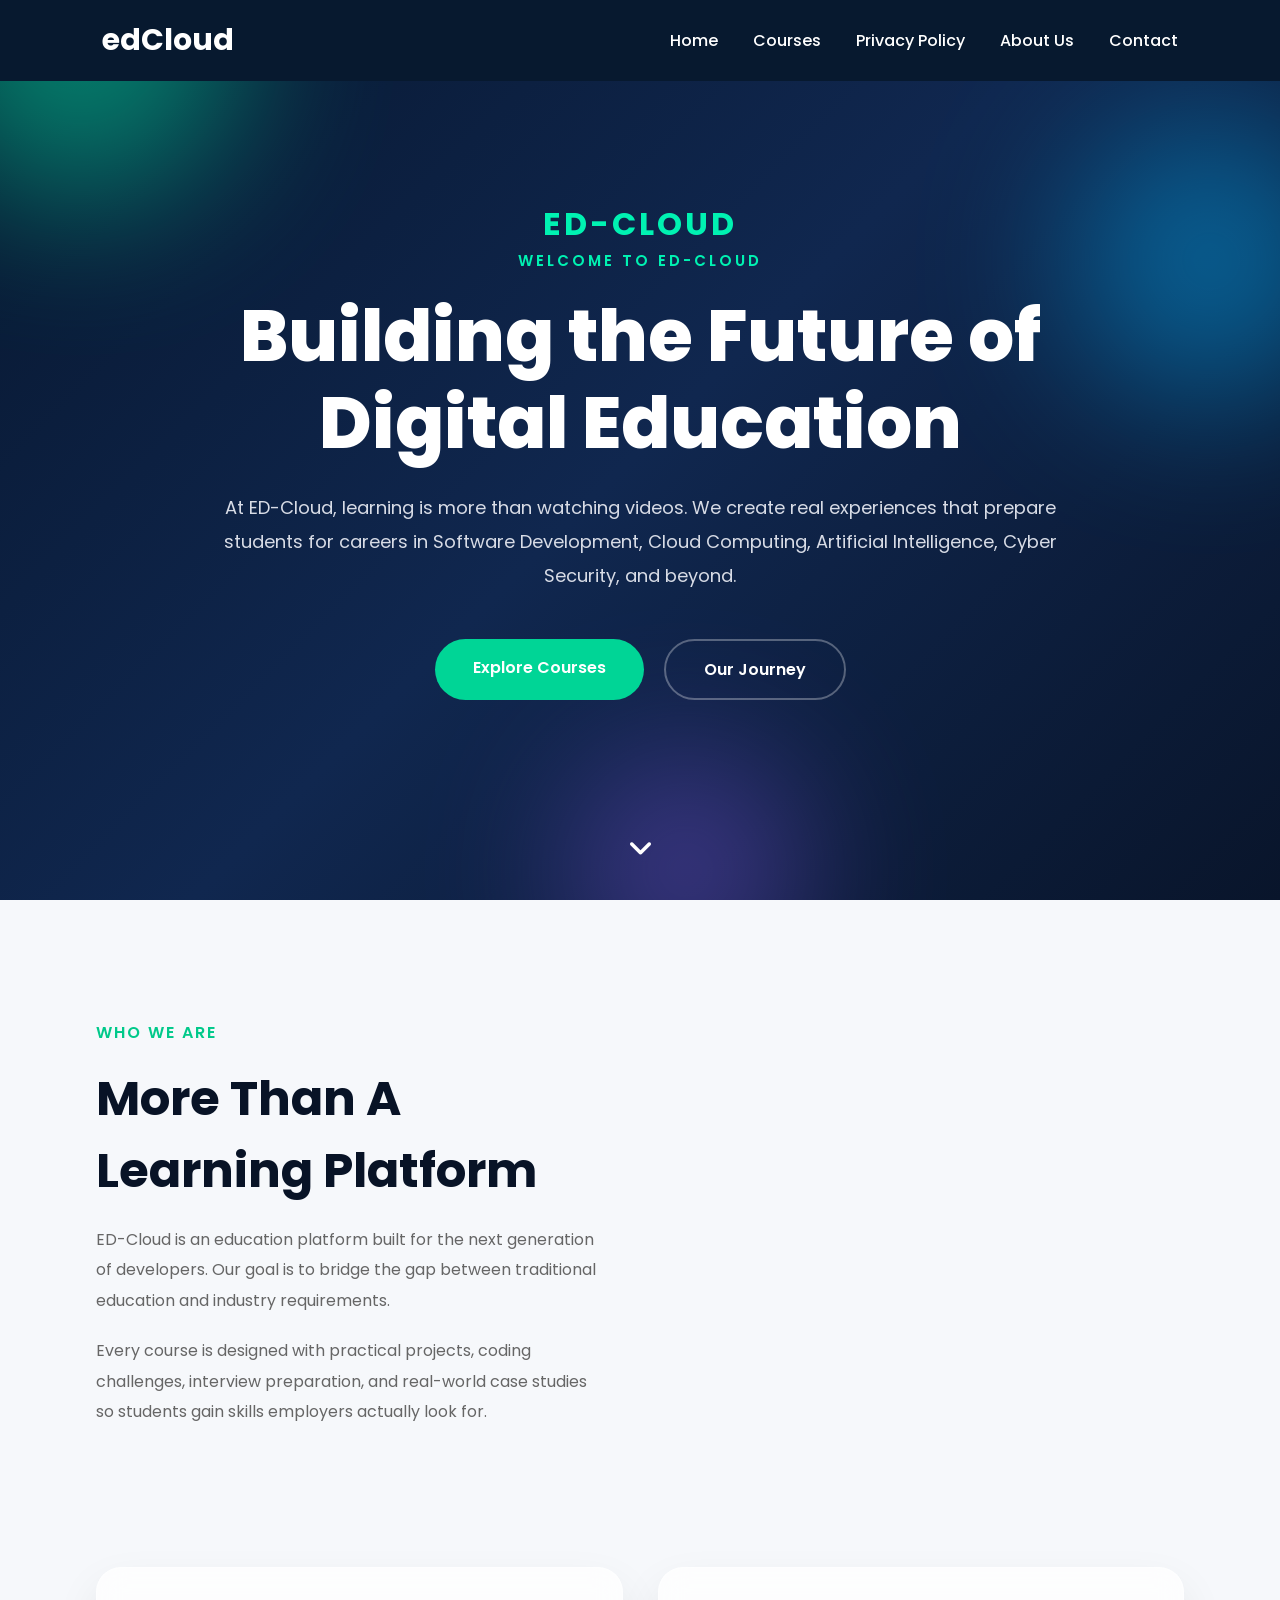
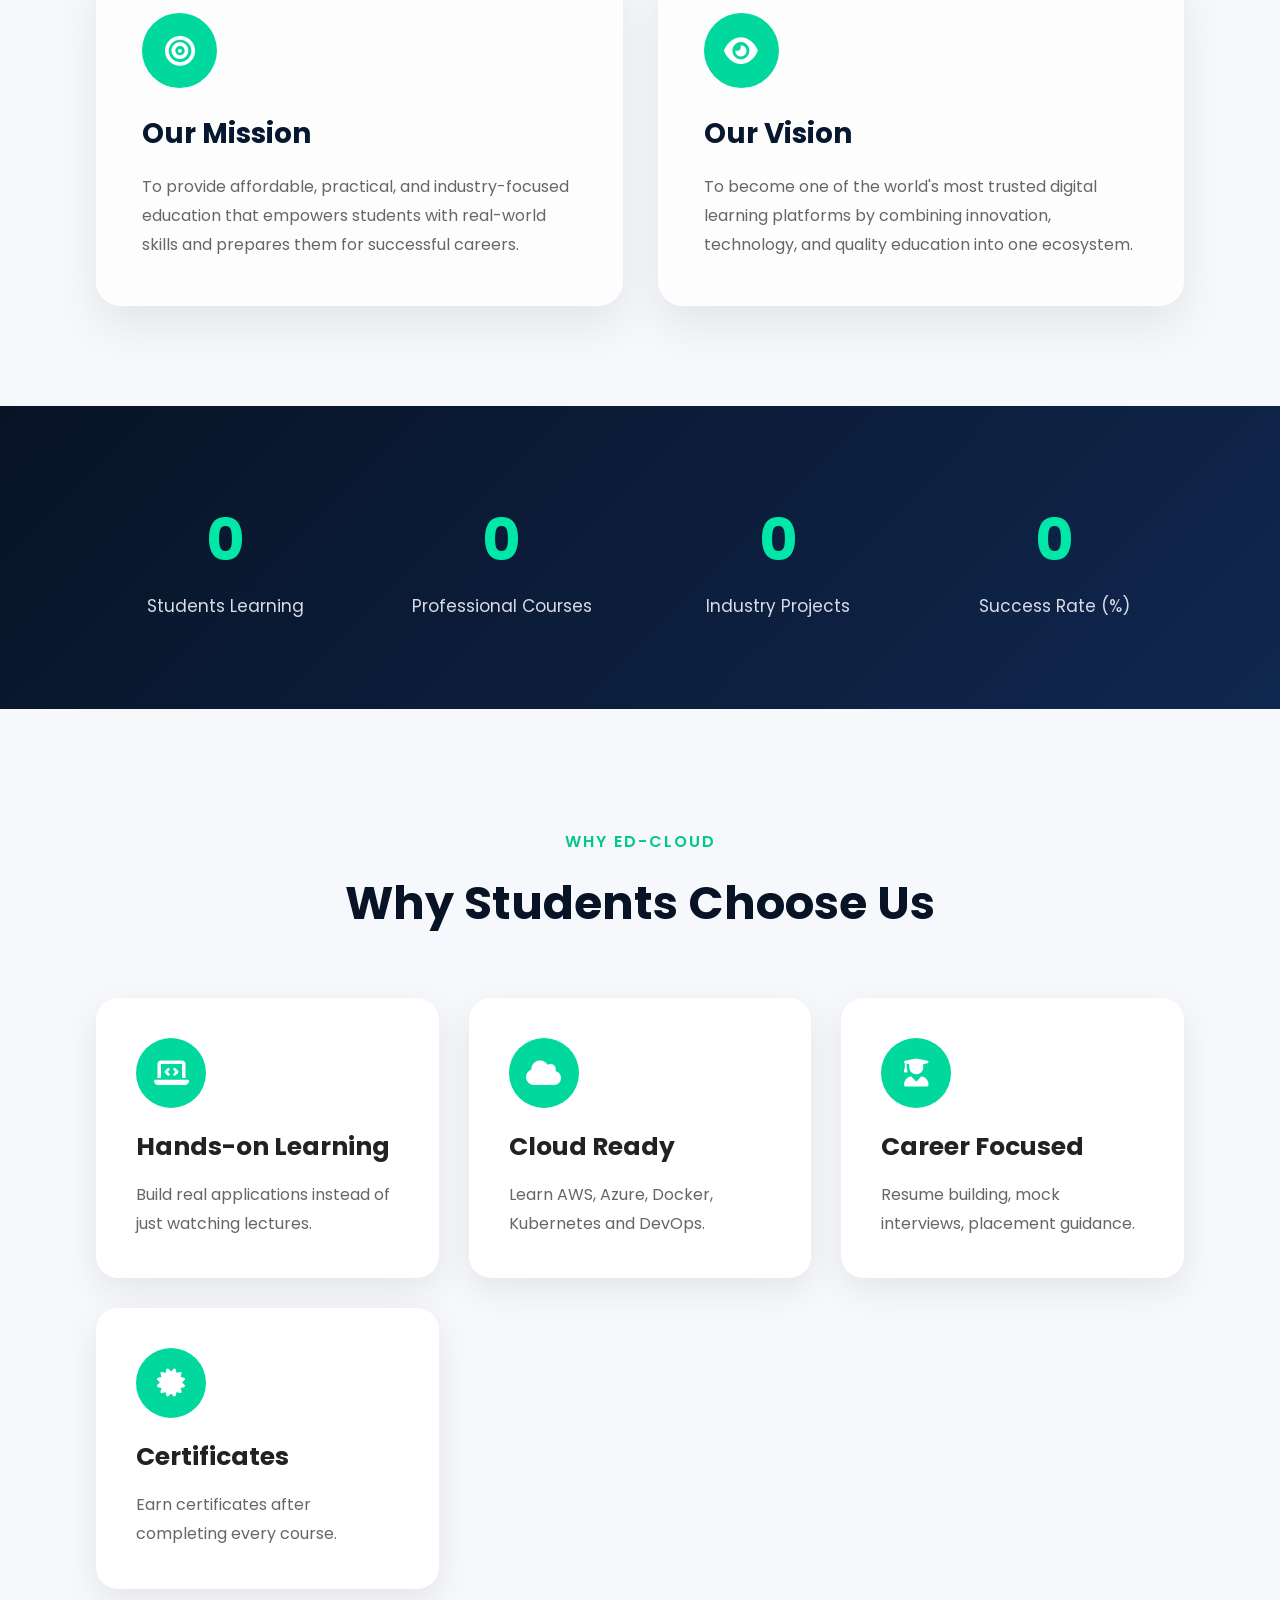
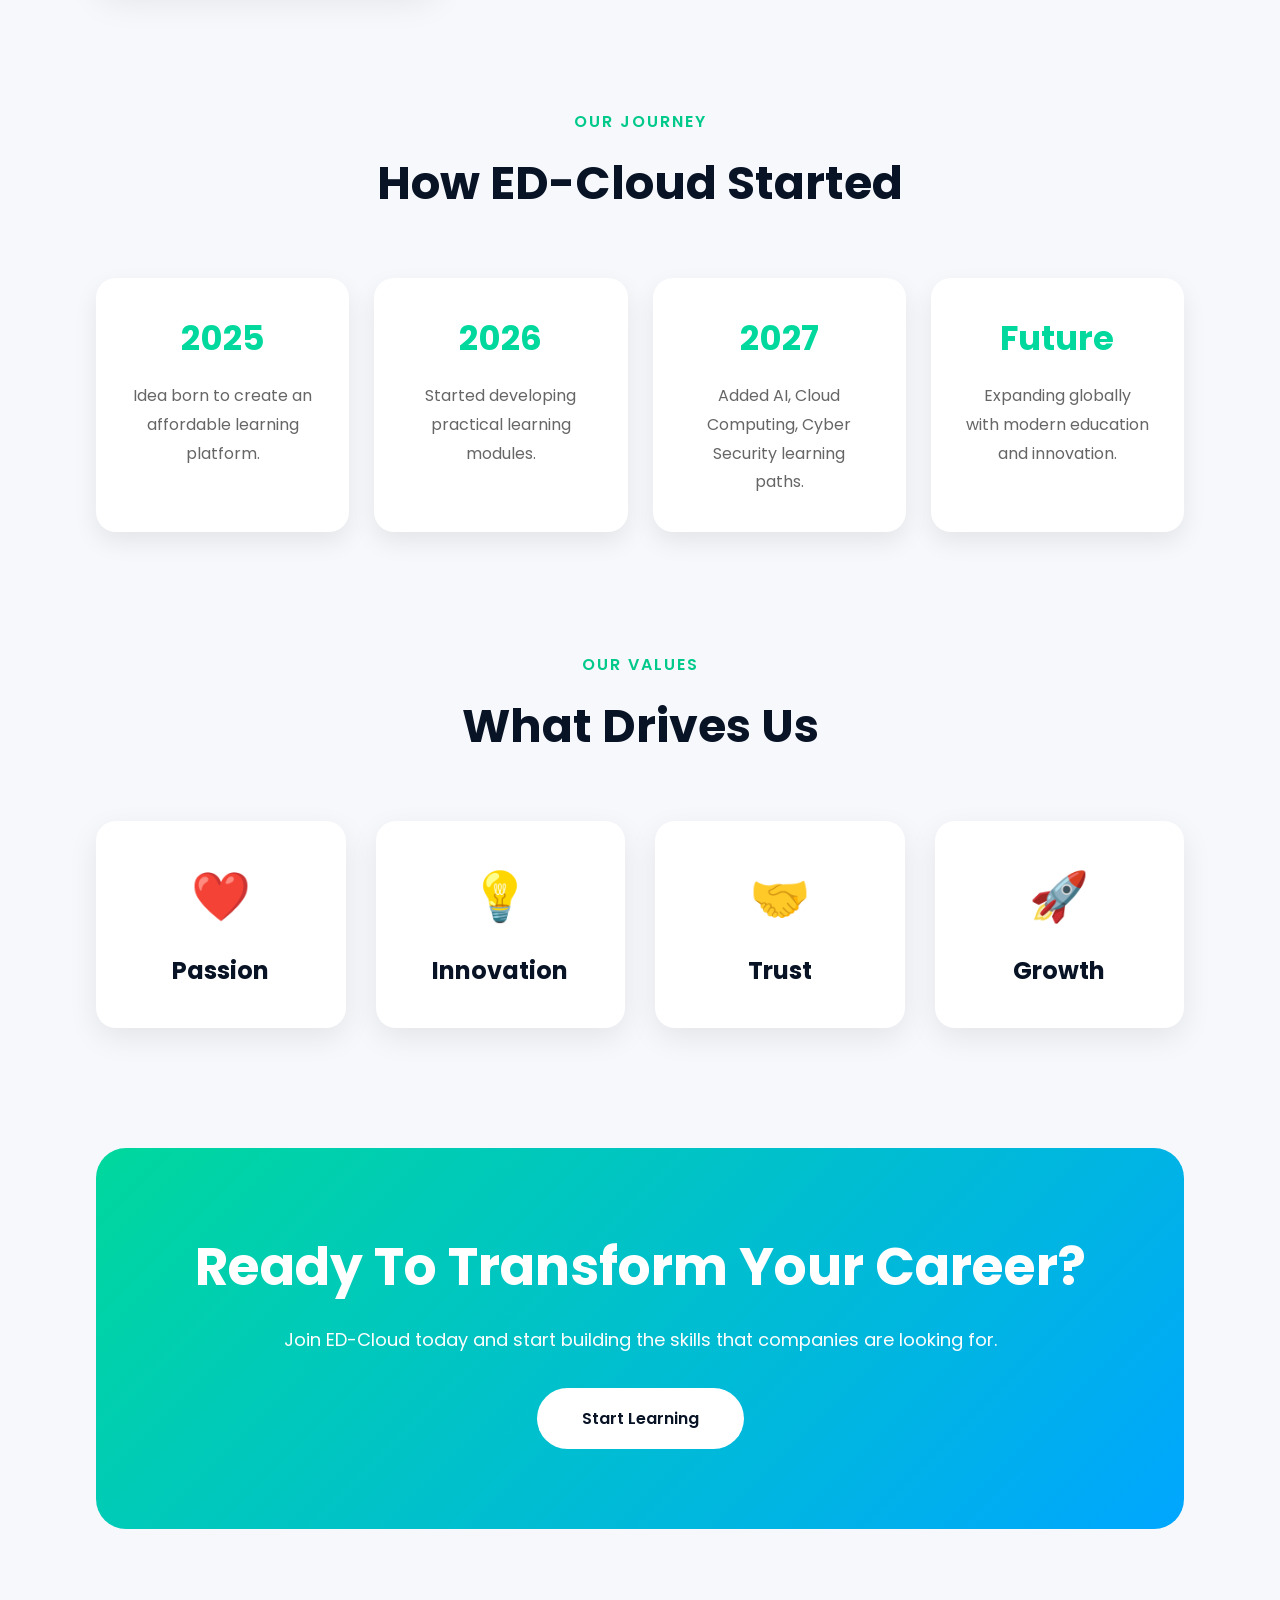
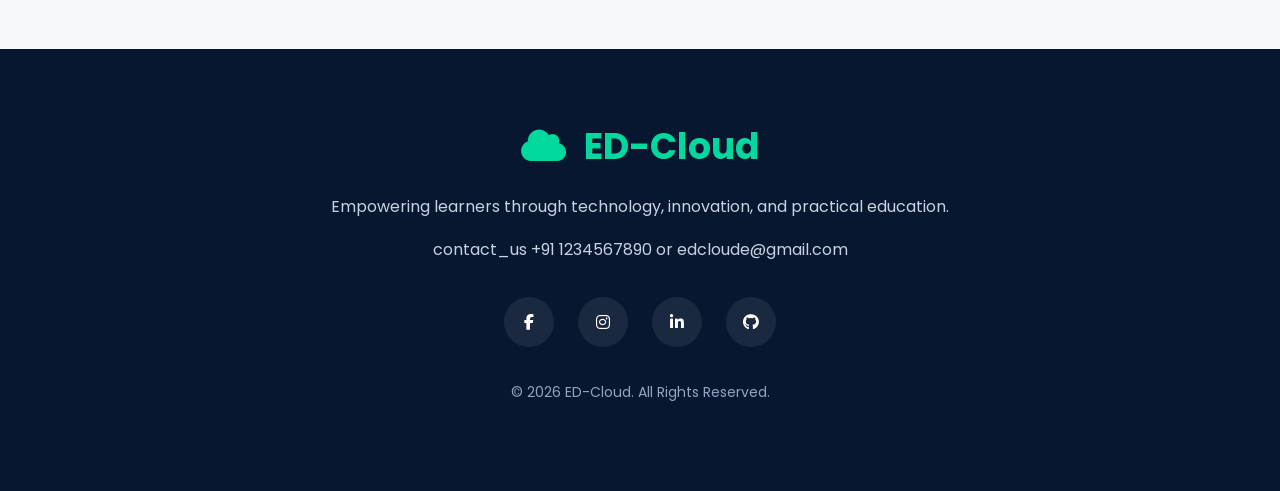
==== commit fec52b7c: "Fix link to Home page in about_us.html" ====
--- a/about_us.html
+++ b/about_us.html
@@ -27,7 +27,7 @@
     </div>
 
     <ul>
-        <li><a href="/ind.html">Home</a></li>
+        <li><a href="/index.html">Home</a></li>
         <li><a href="/courses.html">Courses</a></li>
         <li><a href="/Privecypolicy.html">Privacy Policy</a></li>
         <li><a href="/about_us.html">About Us</a></li>
